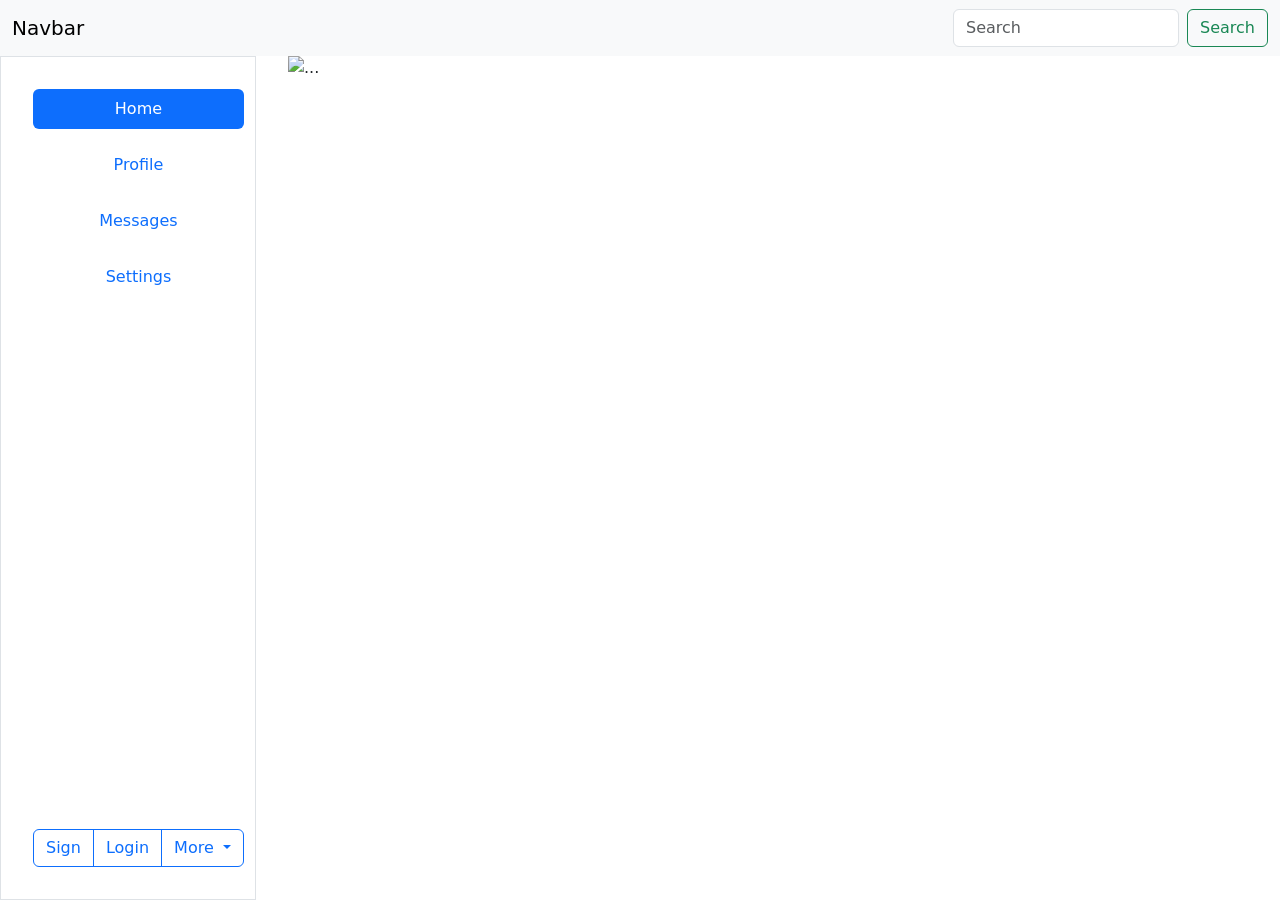
==== index.html @ f73b884f "first commit" ====
<!DOCTYPE html>
<html lang="en">
	<head>
		<meta charset="UTF-8" />
		<!-- <link rel="icon" type="image/svg+xml" href="/vite.svg" /> -->
		<meta name="viewport" content="width=device-width, initial-scale=1.0" />
		<title>Art Gallery</title>
		<link
			href="https://cdn.jsdelivr.net/npm/bootstrap@5.3.3/dist/css/bootstrap.min.css"
			rel="stylesheet"
			integrity="sha384-QWTKZyjpPEjISv5WaRU9OFeRpok6YctnYmDr5pNlyT2bRjXh0JMhjY6hW+ALEwIH"
			crossorigin="anonymous"
		/>
		<link rel="stylesheet" href="src/css/style.css" />
	</head>
	<body>
		<nav class="navbar bg-body-tertiary">
			<div class="container-fluid">
				<a class="navbar-brand">Navbar</a>
				<form class="d-flex" role="search">
					<input
						class="form-control me-2"
						type="search"
						placeholder="Search"
						aria-label="Search"
					/>
					<button class="btn btn-outline-success" type="submit">Search</button>
				</form>
			</div>
		</nav>

		<main class="d-flex h-100">
			<div
				class="nav flex-column nav-pills me-3 border"
				id="v-pills-tab"
				role="tablist"
				aria-orientation="vertical"
			>
				<button
					class="nav-link active"
					id="v-pills-home-tab"
					data-bs-toggle="pill"
					data-bs-target="#v-pills-home"
					type="button"
					role="tab"
					aria-controls="v-pills-home"
					aria-selected="true"
				>
					Home
				</button>
				<button
					class="nav-link"
					id="v-pills-profile-tab"
					data-bs-toggle="pill"
					data-bs-target="#v-pills-profile"
					type="button"
					role="tab"
					aria-controls="v-pills-profile"
					aria-selected="false"
				>
					Profile
				</button>
				<button
					class="nav-link"
					id="v-pills-messages-tab"
					data-bs-toggle="pill"
					data-bs-target="#v-pills-messages"
					type="button"
					role="tab"
					aria-controls="v-pills-messages"
					aria-selected="false"
				>
					Messages
				</button>
				<button
					class="nav-link"
					id="v-pills-settings-tab"
					data-bs-toggle="pill"
					data-bs-target="#v-pills-settings"
					type="button"
					role="tab"
					aria-controls="v-pills-settings"
					aria-selected="false"
				>
					Settings
				</button>
				<div class="button-wrapper flex-grow-1"></div>
				<div
					class="btn-group"
					role="group"
					aria-label="Button group with nested dropdown"
				>
					<button type="button" class="btn btn-outline-primary">Sign</button>
					<button type="button" class="btn btn-outline-primary">Login</button>

					<div class="btn-group" role="group">
						<button
							type="button"
							class="btn btn-outline-primary dropdown-toggle"
							data-bs-toggle="dropdown"
							aria-expanded="false"
						>
							More
						</button>
						<ul class="dropdown-menu">
							<li>
								<a class="dropdown-item" href="#">Sign in with Google</a>
							</li>
							<li><a class="dropdown-item" href="#">Sign in with Google</a></li>
						</ul>
					</div>
				</div>
			</div>
			<div class="tab-content" id="v-pills-tabContent">
				<div
					class="tab-pane fade show active"
					id="v-pills-home"
					role="tabpanel"
					aria-labelledby="v-pills-home-tab"
					tabindex="0"
				>
					<!-- Carousel Home -->
					<div id="HomeCarousel" class="carousel slide">
						<div class="carousel-indicators">
							<button
								type="button"
								data-bs-target="#HomeCarousel"
								data-bs-slide-to="0"
								class="active"
								aria-current="true"
								aria-label="Slide 1"
							></button>
							<button
								type="button"
								data-bs-target="#HomeCarousel"
								data-bs-slide-to="1"
								aria-label="Slide 2"
							></button>
							<button
								type="button"
								data-bs-target="#HomeCarousel"
								data-bs-slide-to="2"
								aria-label="Slide 3"
							></button>
						</div>
						<div class="carousel-inner">
							<div class="carousel-item active">
								<img src="/c01.jpg" class="d-block w-100" alt="..." />
								<div class="carousel-caption d-none d-md-block">
									<h5>First slide label</h5>
									<p>
										Some representative placeholder content for the first slide.
									</p>
								</div>
							</div>
							<div class="carousel-item">
								<img src="/c02.jpg" class="d-block w-100" alt="..." />
								<div class="carousel-caption d-none d-md-block">
									<h5>Second slide label</h5>
									<p>
										Some representative placeholder content for the second
										slide.
									</p>
								</div>
							</div>
							<div class="carousel-item">
								<img src="/c03.jpg" class="d-block w-100" alt="..." />
								<div class="carousel-caption d-none d-md-block">
									<h5>Third slide label</h5>
									<p>
										Some representative placeholder content for the third slide.
									</p>
								</div>
							</div>
						</div>
						<button
							class="carousel-control-prev"
							type="button"
							data-bs-target="#HomeCarousel"
							data-bs-slide="prev"
						>
							<span
								class="carousel-control-prev-icon"
								aria-hidden="true"
							></span>
							<span class="visually-hidden">Previous</span>
						</button>
						<button
							class="carousel-control-next"
							type="button"
							data-bs-target="#HomeCarousel"
							data-bs-slide="next"
						>
							<span
								class="carousel-control-next-icon"
								aria-hidden="true"
							></span>
							<span class="visually-hidden">Next</span>
						</button>
					</div>
				</div>
				<div
					class="tab-pane fade"
					id="v-pills-profile"
					role="tabpanel"
					aria-labelledby="v-pills-profile-tab"
					tabindex="0"
				>
					profile
				</div>
				<div
					class="tab-pane fade"
					id="v-pills-messages"
					role="tabpanel"
					aria-labelledby="v-pills-messages-tab"
					tabindex="0"
				>
					message 2
				</div>
				<div
					class="tab-pane fade"
					id="v-pills-settings"
					role="tabpanel"
					aria-labelledby="v-pills-settings-tab"
					tabindex="0"
				>
					settings
				</div>
			</div>
		</main>

		<script
			src="https://cdn.jsdelivr.net/npm/bootstrap@5.3.3/dist/js/bootstrap.bundle.min.js"
			integrity="sha384-YvpcrYf0tY3lHB60NNkmXc5s9fDVZLESaAA55NDzOxhy9GkcIdslK1eN7N6jIeHz"
			crossorigin="anonymous"
		></script>
	</body>
</html>
---- src/css/style.css ----
body {
  min-height: 100vh;
  min-height: 100dvh;
  display: flex;
  flex-direction: column;
}
body main {
  flex-grow: 1;
  flex-shrink: 0;
  flex-basis: 100%;
  gap: 1rem;
  height: auto;
  display: flex;
}
body main > div {
  min-height: 100%;
}
body main > div:nth-child(1) {
  width: 20%;
  flex-grow: 0;
  flex-shrink: 1;
  padding: 2rem;
  gap: 1rem;
}
body main > div:nth-child(2) {
  flex-grow: 0;
  flex-shrink: 1;
  width: 100%;
}
body main .tab-content .tab-pane {
  overflow-y: scroll;
}
body main #HomeCarousel {
  max-height: 400px;
}
body main #HomeCarousel .carousel-inner {
  max-height: 400px;
}
body main #HomeCarousel .carousel-inner img {
  max-height: 400px;
  object-fit: cover;
}

/*# sourceMappingURL=style.css.map */
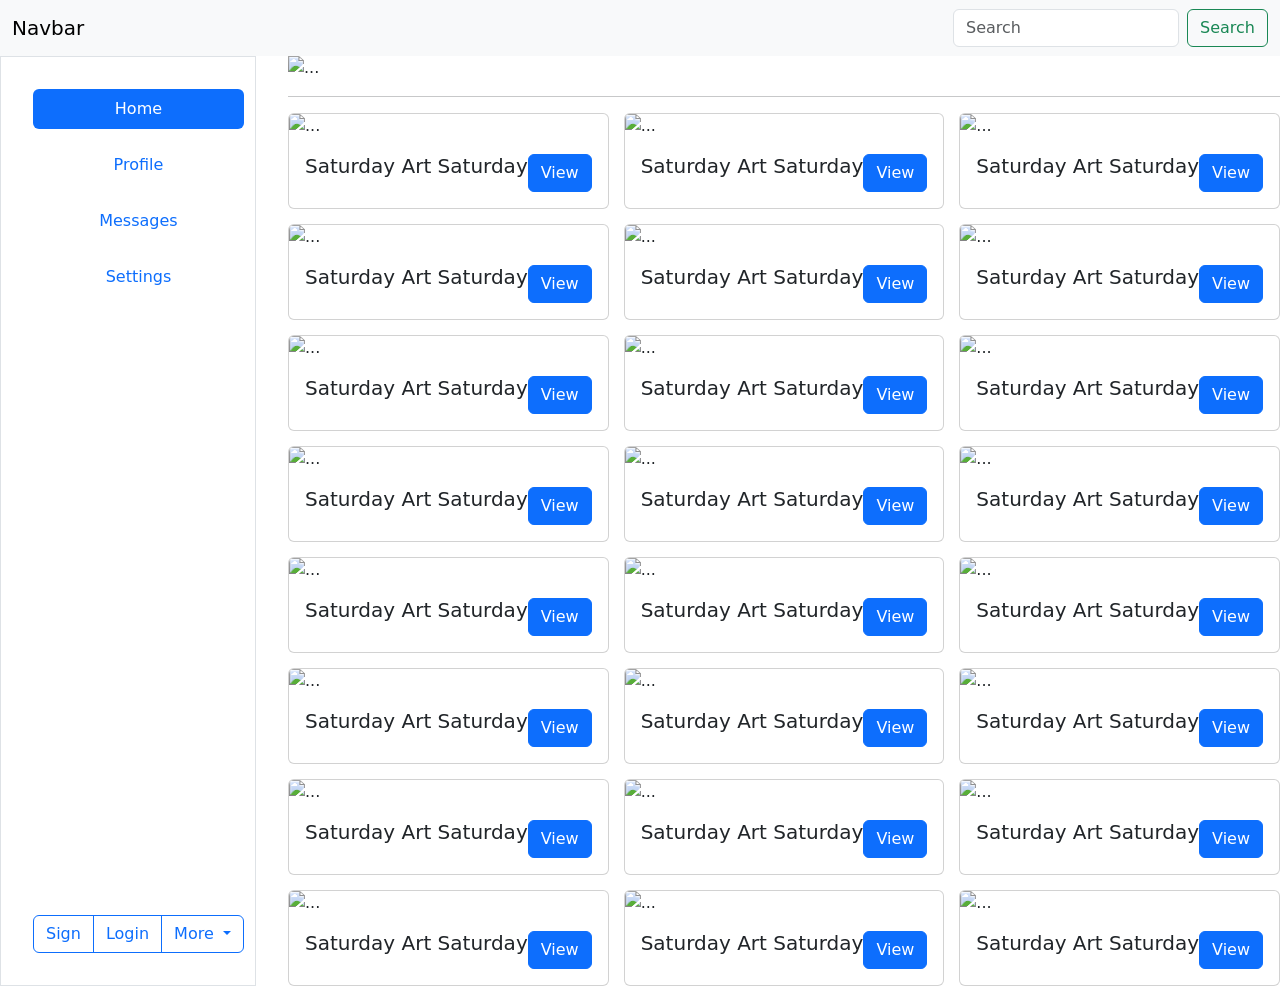
==== commit 35b2bf28: "masonry card added" ====
--- a/index.html
+++ b/index.html
@@ -12,6 +12,7 @@
 			crossorigin="anonymous"
 		/>
 		<link rel="stylesheet" href="src/css/style.css" />
+		<link rel="stylesheet" href="src/css/masonry.css" />
 	</head>
 	<body>
 		<nav class="navbar bg-body-tertiary">
@@ -198,6 +199,333 @@
 							<span class="visually-hidden">Next</span>
 						</button>
 					</div>
+					<hr />
+					<div class="card-parent-wrapper">
+						<section class="card-wrapper">
+							<article class="card" style="width: 18rem">
+								<img
+									src="/card_images/portrait_image01.jpg"
+									class="card-img-top"
+									alt="..."
+								/>
+								<div
+									class="card-body d-flex align-items-start justify-content-between"
+								>
+									<h5 class="card-title flex-grow-1">Saturday Art Saturday</h5>
+									<a href="#" class="btn btn-primary stretched-link">View</a>
+								</div>
+							</article>
+							<article class="card" style="width: 18rem">
+								<img
+									src="/card_images/portrait_image01.jpg"
+									class="card-img-top"
+									alt="..."
+								/>
+								<div
+									class="card-body d-flex align-items-start justify-content-between"
+								>
+									<h5 class="card-title flex-grow-1">Saturday Art Saturday</h5>
+									<a href="#" class="btn btn-primary stretched-link">View</a>
+								</div>
+							</article>
+							<article class="card" style="width: 18rem">
+								<img
+									src="/card_images/portrait_image01.jpg"
+									class="card-img-top"
+									alt="..."
+								/>
+								<div
+									class="card-body d-flex align-items-start justify-content-between"
+								>
+									<h5 class="card-title flex-grow-1">Saturday Art Saturday</h5>
+									<a href="#" class="btn btn-primary stretched-link">View</a>
+								</div>
+							</article>
+							<article class="card" style="width: 18rem">
+								<img
+									src="/card_images/portrait_image01.jpg"
+									class="card-img-top"
+									alt="..."
+								/>
+								<div
+									class="card-body d-flex align-items-start justify-content-between"
+								>
+									<h5 class="card-title flex-grow-1">Saturday Art Saturday</h5>
+									<a href="#" class="btn btn-primary stretched-link">View</a>
+								</div>
+							</article>
+						</section>
+						<section class="card-wrapper">
+							<article class="card" style="width: 18rem">
+								<img
+									src="/card_images/portrait_image01.jpg"
+									class="card-img-top"
+									alt="..."
+								/>
+								<div
+									class="card-body d-flex align-items-start justify-content-between"
+								>
+									<h5 class="card-title flex-grow-1">Saturday Art Saturday</h5>
+									<a href="#" class="btn btn-primary stretched-link">View</a>
+								</div>
+							</article>
+							<article class="card" style="width: 18rem">
+								<img
+									src="/card_images/portrait_image01.jpg"
+									class="card-img-top"
+									alt="..."
+								/>
+								<div
+									class="card-body d-flex align-items-start justify-content-between"
+								>
+									<h5 class="card-title flex-grow-1">Saturday Art Saturday</h5>
+									<a href="#" class="btn btn-primary stretched-link">View</a>
+								</div>
+							</article>
+							<article class="card" style="width: 18rem">
+								<img
+									src="/card_images/portrait_image01.jpg"
+									class="card-img-top"
+									alt="..."
+								/>
+								<div
+									class="card-body d-flex align-items-start justify-content-between"
+								>
+									<h5 class="card-title flex-grow-1">Saturday Art Saturday</h5>
+									<a href="#" class="btn btn-primary stretched-link">View</a>
+								</div>
+							</article>
+							<article class="card" style="width: 18rem">
+								<img
+									src="/card_images/portrait_image01.jpg"
+									class="card-img-top"
+									alt="..."
+								/>
+								<div
+									class="card-body d-flex align-items-start justify-content-between"
+								>
+									<h5 class="card-title flex-grow-1">Saturday Art Saturday</h5>
+									<a href="#" class="btn btn-primary stretched-link">View</a>
+								</div>
+							</article>
+						</section>
+						<section class="card-wrapper">
+							<article class="card" style="width: 18rem">
+								<img
+									src="/card_images/portrait_image01.jpg"
+									class="card-img-top"
+									alt="..."
+								/>
+								<div
+									class="card-body d-flex align-items-start justify-content-between"
+								>
+									<h5 class="card-title flex-grow-1">Saturday Art Saturday</h5>
+									<a href="#" class="btn btn-primary stretched-link">View</a>
+								</div>
+							</article>
+							<article class="card" style="width: 18rem">
+								<img
+									src="/card_images/portrait_image01.jpg"
+									class="card-img-top"
+									alt="..."
+								/>
+								<div
+									class="card-body d-flex align-items-start justify-content-between"
+								>
+									<h5 class="card-title flex-grow-1">Saturday Art Saturday</h5>
+									<a href="#" class="btn btn-primary stretched-link">View</a>
+								</div>
+							</article>
+							<article class="card" style="width: 18rem">
+								<img
+									src="/card_images/portrait_image01.jpg"
+									class="card-img-top"
+									alt="..."
+								/>
+								<div
+									class="card-body d-flex align-items-start justify-content-between"
+								>
+									<h5 class="card-title flex-grow-1">Saturday Art Saturday</h5>
+									<a href="#" class="btn btn-primary stretched-link">View</a>
+								</div>
+							</article>
+							<article class="card" style="width: 18rem">
+								<img
+									src="/card_images/portrait_image01.jpg"
+									class="card-img-top"
+									alt="..."
+								/>
+								<div
+									class="card-body d-flex align-items-start justify-content-between"
+								>
+									<h5 class="card-title flex-grow-1">Saturday Art Saturday</h5>
+									<a href="#" class="btn btn-primary stretched-link">View</a>
+								</div>
+							</article>
+						</section>
+						<section class="card-wrapper">
+							<article class="card" style="width: 18rem">
+								<img
+									src="/card_images/portrait_image01.jpg"
+									class="card-img-top"
+									alt="..."
+								/>
+								<div
+									class="card-body d-flex align-items-start justify-content-between"
+								>
+									<h5 class="card-title flex-grow-1">Saturday Art Saturday</h5>
+									<a href="#" class="btn btn-primary stretched-link">View</a>
+								</div>
+							</article>
+							<article class="card" style="width: 18rem">
+								<img
+									src="/card_images/portrait_image01.jpg"
+									class="card-img-top"
+									alt="..."
+								/>
+								<div
+									class="card-body d-flex align-items-start justify-content-between"
+								>
+									<h5 class="card-title flex-grow-1">Saturday Art Saturday</h5>
+									<a href="#" class="btn btn-primary stretched-link">View</a>
+								</div>
+							</article>
+							<article class="card" style="width: 18rem">
+								<img
+									src="/card_images/portrait_image01.jpg"
+									class="card-img-top"
+									alt="..."
+								/>
+								<div
+									class="card-body d-flex align-items-start justify-content-between"
+								>
+									<h5 class="card-title flex-grow-1">Saturday Art Saturday</h5>
+									<a href="#" class="btn btn-primary stretched-link">View</a>
+								</div>
+							</article>
+							<article class="card" style="width: 18rem">
+								<img
+									src="/card_images/portrait_image01.jpg"
+									class="card-img-top"
+									alt="..."
+								/>
+								<div
+									class="card-body d-flex align-items-start justify-content-between"
+								>
+									<h5 class="card-title flex-grow-1">Saturday Art Saturday</h5>
+									<a href="#" class="btn btn-primary stretched-link">View</a>
+								</div>
+							</article>
+						</section>
+						<section class="card-wrapper">
+							<article class="card" style="width: 18rem">
+								<img
+									src="/card_images/portrait_image01.jpg"
+									class="card-img-top"
+									alt="..."
+								/>
+								<div
+									class="card-body d-flex align-items-start justify-content-between"
+								>
+									<h5 class="card-title flex-grow-1">Saturday Art Saturday</h5>
+									<a href="#" class="btn btn-primary stretched-link">View</a>
+								</div>
+							</article>
+							<article class="card" style="width: 18rem">
+								<img
+									src="/card_images/portrait_image01.jpg"
+									class="card-img-top"
+									alt="..."
+								/>
+								<div
+									class="card-body d-flex align-items-start justify-content-between"
+								>
+									<h5 class="card-title flex-grow-1">Saturday Art Saturday</h5>
+									<a href="#" class="btn btn-primary stretched-link">View</a>
+								</div>
+							</article>
+							<article class="card" style="width: 18rem">
+								<img
+									src="/card_images/portrait_image01.jpg"
+									class="card-img-top"
+									alt="..."
+								/>
+								<div
+									class="card-body d-flex align-items-start justify-content-between"
+								>
+									<h5 class="card-title flex-grow-1">Saturday Art Saturday</h5>
+									<a href="#" class="btn btn-primary stretched-link">View</a>
+								</div>
+							</article>
+							<article class="card" style="width: 18rem">
+								<img
+									src="/card_images/portrait_image01.jpg"
+									class="card-img-top"
+									alt="..."
+								/>
+								<div
+									class="card-body d-flex align-items-start justify-content-between"
+								>
+									<h5 class="card-title flex-grow-1">Saturday Art Saturday</h5>
+									<a href="#" class="btn btn-primary stretched-link">View</a>
+								</div>
+							</article>
+						</section>
+						<section class="card-wrapper">
+							<article class="card" style="width: 18rem">
+								<img
+									src="/card_images/portrait_image01.jpg"
+									class="card-img-top"
+									alt="..."
+								/>
+								<div
+									class="card-body d-flex align-items-start justify-content-between"
+								>
+									<h5 class="card-title flex-grow-1">Saturday Art Saturday</h5>
+									<a href="#" class="btn btn-primary stretched-link">View</a>
+								</div>
+							</article>
+							<article class="card" style="width: 18rem">
+								<img
+									src="/card_images/portrait_image01.jpg"
+									class="card-img-top"
+									alt="..."
+								/>
+								<div
+									class="card-body d-flex align-items-start justify-content-between"
+								>
+									<h5 class="card-title flex-grow-1">Saturday Art Saturday</h5>
+									<a href="#" class="btn btn-primary stretched-link">View</a>
+								</div>
+							</article>
+							<article class="card" style="width: 18rem">
+								<img
+									src="/card_images/portrait_image01.jpg"
+									class="card-img-top"
+									alt="..."
+								/>
+								<div
+									class="card-body d-flex align-items-start justify-content-between"
+								>
+									<h5 class="card-title flex-grow-1">Saturday Art Saturday</h5>
+									<a href="#" class="btn btn-primary stretched-link">View</a>
+								</div>
+							</article>
+							<article class="card" style="width: 18rem">
+								<img
+									src="/card_images/portrait_image01.jpg"
+									class="card-img-top"
+									alt="..."
+								/>
+								<div
+									class="card-body d-flex align-items-start justify-content-between"
+								>
+									<h5 class="card-title flex-grow-1">Saturday Art Saturday</h5>
+									<a href="#" class="btn btn-primary stretched-link">View</a>
+								</div>
+							</article>
+						</section>
+					</div>
 				</div>
 				<div
 					class="tab-pane fade"
--- a/src/css/masonry.css
+++ b/src/css/masonry.css
@@ -0,0 +1,24 @@
+.card-parent-wrapper {
+  display: flex;
+  align-items: center;
+  justify-content: stretch;
+  width: 100%;
+  flex-wrap: wrap;
+  gap: 15px;
+}
+.card-parent-wrapper .card-wrapper {
+  display: flex;
+  align-items: center;
+  justify-content: center;
+  flex-direction: column;
+  gap: 15px;
+  width: fit-content;
+  flex-grow: 1;
+  flex-shrink: 0;
+}
+.card-parent-wrapper .card-wrapper > article {
+  flex-grow: 1;
+  min-width: 100%;
+}
+
+/*# sourceMappingURL=masonry.css.map */
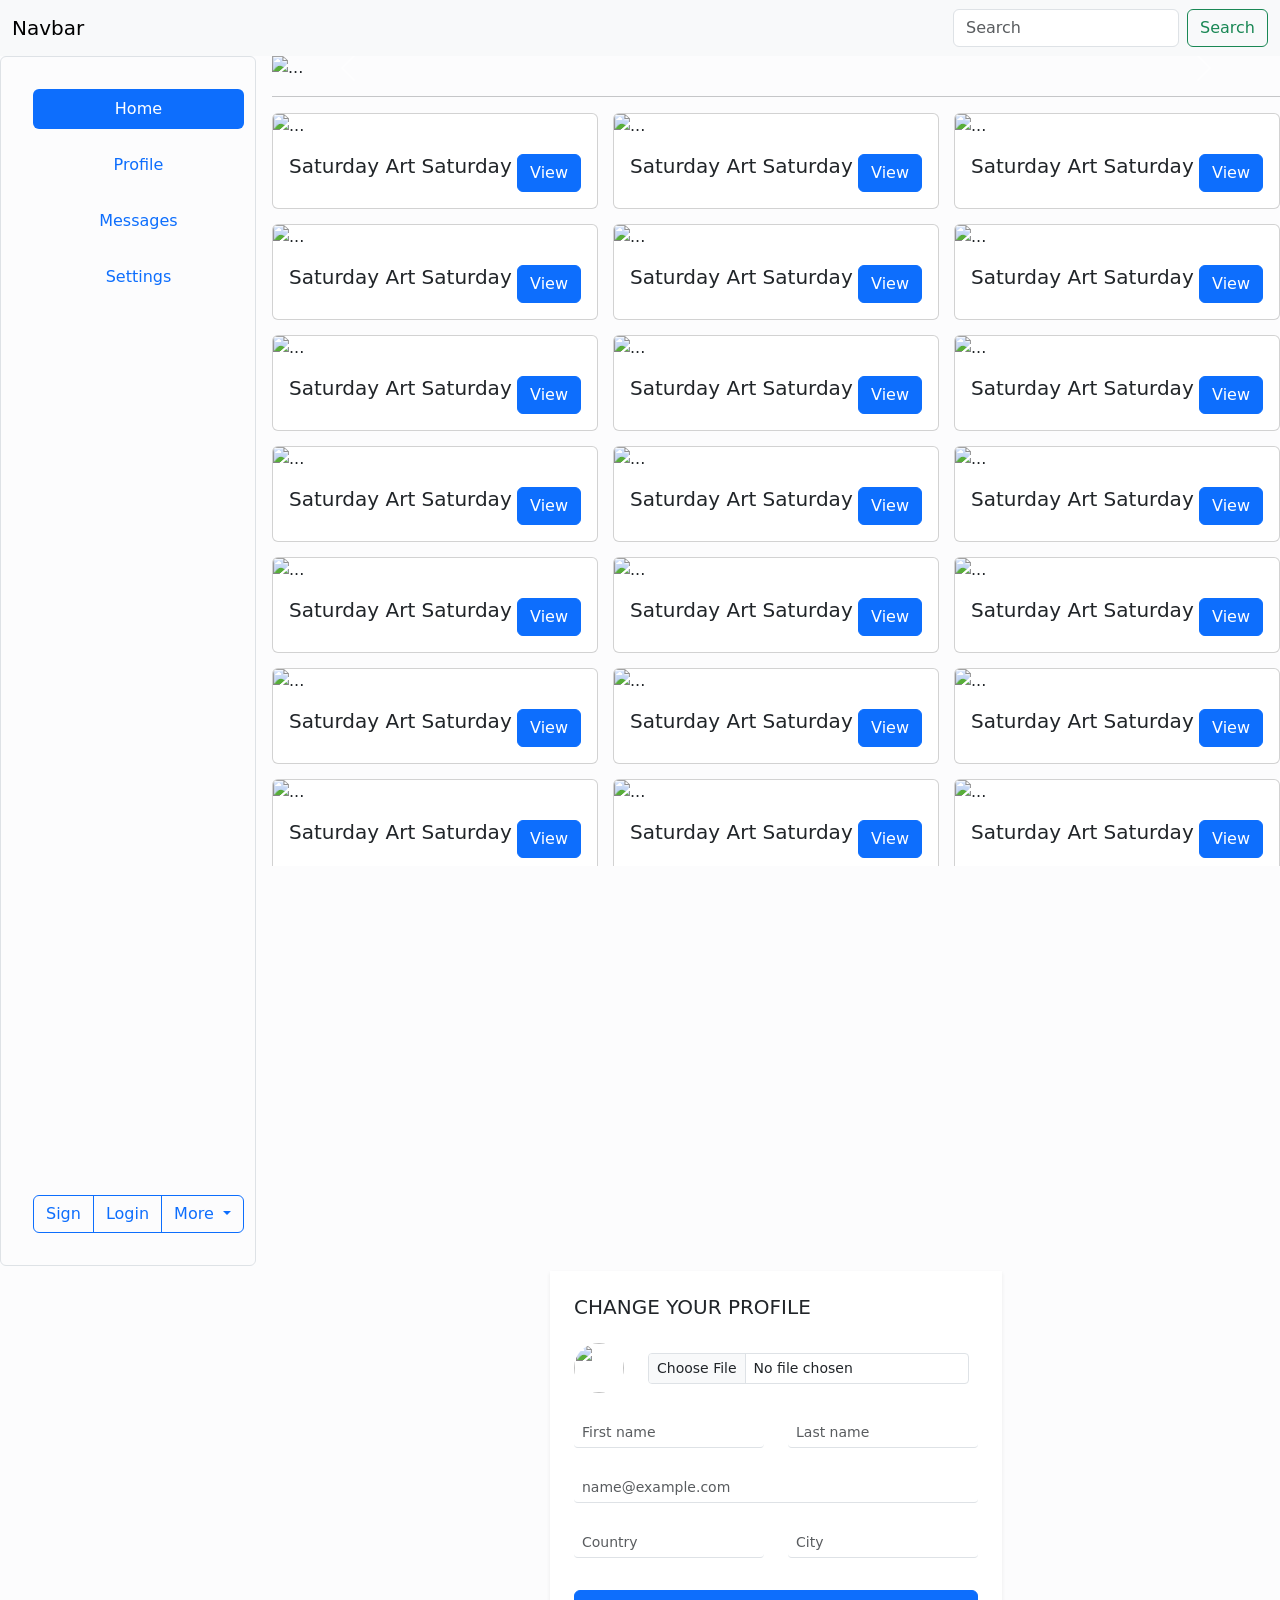
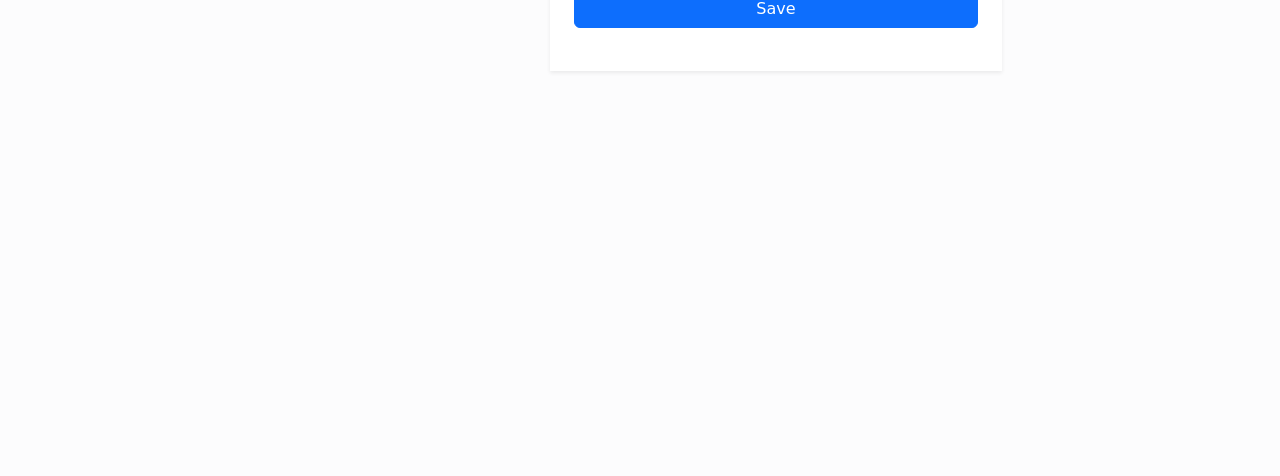
==== commit 5b371103: "Profile Section added" ====
--- a/index.html
+++ b/index.html
@@ -13,11 +13,13 @@
 		/>
 		<link rel="stylesheet" href="src/css/style.css" />
 		<link rel="stylesheet" href="src/css/masonry.css" />
+		<link rel="stylesheet" href="src/css/profile.css" />
 	</head>
-	<body>
+	<body class="bg-light-subtle">
 		<nav class="navbar bg-body-tertiary">
 			<div class="container-fluid">
 				<a class="navbar-brand">Navbar</a>
+
 				<form class="d-flex" role="search">
 					<input
 						class="form-control me-2"
@@ -32,7 +34,7 @@
 
 		<main class="d-flex h-100">
 			<div
-				class="nav flex-column nav-pills me-3 border"
+				class="nav flex-column nav-pills border rounded"
 				id="v-pills-tab"
 				role="tablist"
 				aria-orientation="vertical"
@@ -528,13 +530,85 @@
 					</div>
 				</div>
 				<div
-					class="tab-pane fade"
-					id="v-pills-profile"
-					role="tabpanel"
-					aria-labelledby="v-pills-profile-tab"
-					tabindex="0"
-				>
-					profile
+					class="tab-content d-flex align-items-center justify-content-center h-100"
+					id="v-pills-tabContent"
+				>
+					<div
+						class="profile-wrapper d-flex align-items-center justify-content-center h-100"
+					>
+						<div class="profile-card d-flex bg-white shadow-sm">
+							<img src="/artist.jpg" alt="" />
+							<form
+								action="#"
+								class="profile-text-content p-4 d-flex flex-column gap-2"
+							>
+								<span class="h5 mb-3">CHANGE YOUR PROFILE</span>
+								<div
+									class="profile-line-card d-flex align-items-center gap-4 mb-3"
+								>
+									<img src="/artist_icon.jpg" alt="" class="rounded-circle" />
+									<div>
+										<div class="input-group">
+											<input
+												type="file"
+												class="form-control form-control-sm"
+												id="inputGroupFile04"
+												aria-describedby="inputGroupFileAddon04"
+												aria-label="Upload"
+											/>
+										</div>
+									</div>
+								</div>
+								<div class="row mb-3">
+									<div class="col">
+										<input
+											type="text"
+											class="form-control form-control-sm border-0 border-bottom"
+											placeholder="First name"
+											aria-label="First name"
+										/>
+									</div>
+									<div class="col">
+										<input
+											type="text"
+											class="form-control form-control-sm border-0 border-bottom"
+											placeholder="Last name"
+											aria-label="Last name"
+										/>
+									</div>
+								</div>
+								<div class="mb-3">
+									<input
+										type="email"
+										class="form-control form-control-sm border-0 border-bottom"
+										id="exampleFormControlInput1"
+										placeholder="name@example.com"
+									/>
+								</div>
+								<div class="row">
+									<div class="col">
+										<input
+											type="text"
+											class="form-control form-control-sm border-0 border-bottom"
+											placeholder="Country"
+											aria-label="Country"
+										/>
+									</div>
+									<div class="col">
+										<input
+											type="text"
+											class="form-control form-control-sm border-0 border-bottom"
+											placeholder="City"
+											aria-label="City"
+										/>
+									</div>
+								</div>
+								<button type="button" class="btn btn-primary mt-4 ml-auto">
+									Save
+								</button>
+							</form>
+						</div>
+					</div>
 				</div>
 				<div
 					class="tab-pane fade"
--- a/src/css/style.css
+++ b/src/css/style.css
@@ -1,3 +1,16 @@
+::-webkit-scrollbar {
+  width: 5px;
+}
+
+::-webkit-scrollbar-thumb {
+  background-color: #333;
+  border-radius: 10px;
+}
+
+nav {
+  max-height: 10vh;
+}
+
 body {
   min-height: 100vh;
   min-height: 100dvh;
@@ -28,6 +41,7 @@
   width: 100%;
 }
 body main .tab-content .tab-pane {
+  max-height: 90vh;
   overflow-y: scroll;
 }
 body main #HomeCarousel {
--- a/src/css/masonry.css
+++ b/src/css/masonry.css
@@ -5,6 +5,7 @@
   width: 100%;
   flex-wrap: wrap;
   gap: 15px;
+  overflow-y: scroll;
 }
 .card-parent-wrapper .card-wrapper {
   display: flex;
--- a/src/css/profile.css
+++ b/src/css/profile.css
@@ -0,0 +1,11 @@
+.profile-wrapper img {
+  max-width: 300px;
+  height: 400px;
+  object-fit: cover;
+}
+.profile-line-card img {
+  width: 50px;
+  height: 50px;
+}
+
+/*# sourceMappingURL=profile.css.map */
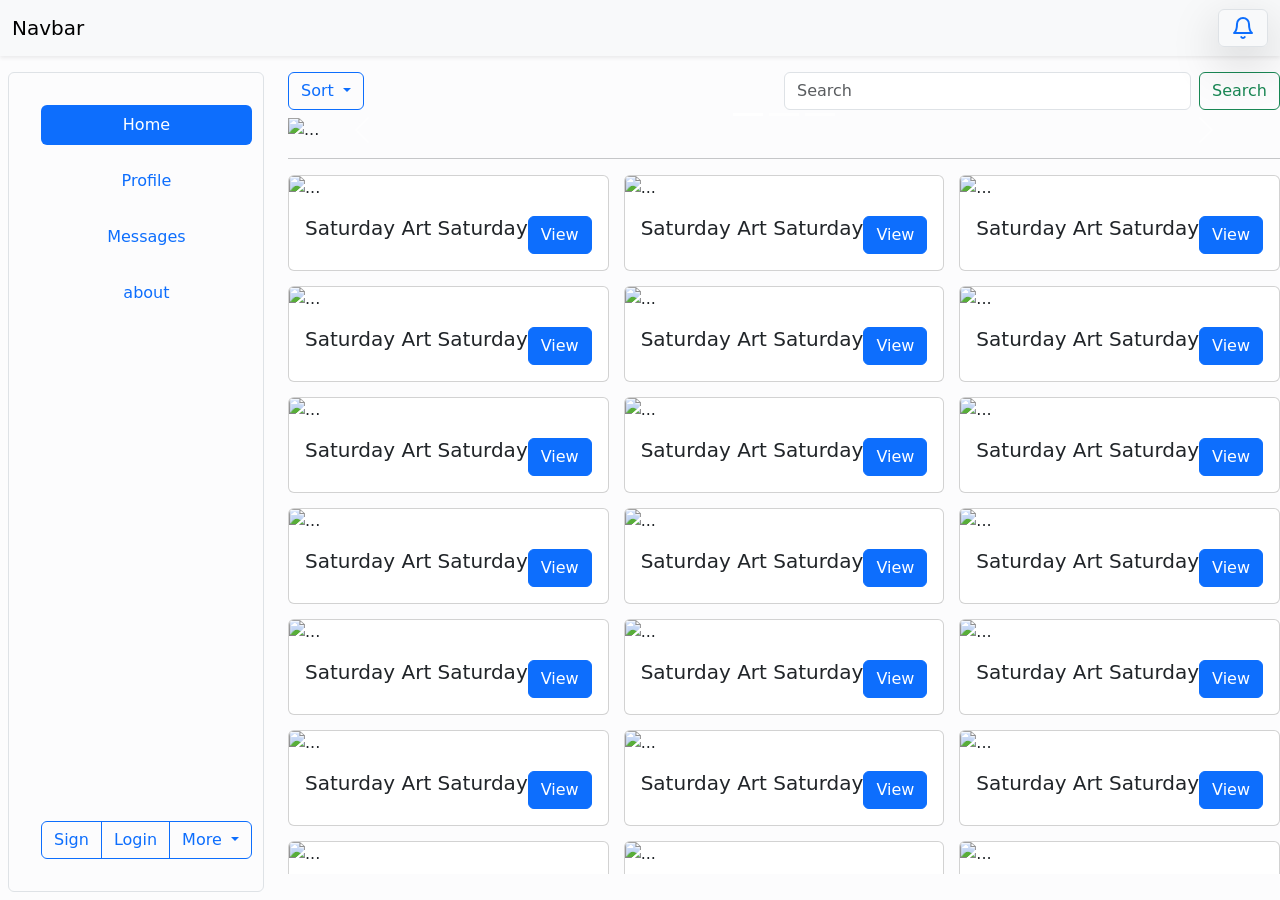
==== commit 142e6adb: "notification content added" ====
--- a/index.html
+++ b/index.html
@@ -16,25 +16,86 @@
 		<link rel="stylesheet" href="src/css/profile.css" />
 	</head>
 	<body class="bg-light-subtle">
-		<nav class="navbar bg-body-tertiary">
+		<nav class="navbar bg-body-tertiary shadow-sm mb-2">
 			<div class="container-fluid">
 				<a class="navbar-brand">Navbar</a>
-
-				<form class="d-flex" role="search">
-					<input
-						class="form-control me-2"
-						type="search"
-						placeholder="Search"
-						aria-label="Search"
-					/>
-					<button class="btn btn-outline-success" type="submit">Search</button>
-				</form>
+				<button
+					class="btn btn-outline-primary border shadow-lg"
+					type="button"
+					data-bs-toggle="offcanvas"
+					data-bs-target="#offcanvasRight"
+					aria-controls="offcanvasRight"
+				>
+					<svg
+						xmlns="http://www.w3.org/2000/svg"
+						width="24"
+						height="24"
+						viewBox="0 0 24 24"
+						fill="none"
+						stroke="currentColor"
+						stroke-width="2"
+						stroke-linecap="round"
+						stroke-linejoin="round"
+						stroke="#fff"
+					>
+						<path d="M18 8A6 6 0 0 0 6 8c0 7-3 9-3 9h18s-3-2-3-9" />
+						<path d="M13.73 21a2 2 0 0 1-3.46 0" />
+					</svg>
+				</button>
 			</div>
 		</nav>
 
+		<!-- Notification Canvas -->
+		<div
+			class="offcanvas offcanvas-end"
+			tabindex="-1"
+			id="offcanvasRight"
+			aria-labelledby="offcanvasRightLabel"
+		>
+			<div class="offcanvas-header">
+				<h5 class="offcanvas-title" id="offcanvasRightLabel">Notification</h5>
+				<button
+					type="button"
+					class="btn-close"
+					data-bs-dismiss="offcanvas"
+					aria-label="Close"
+				></button>
+			</div>
+			<div class="offcanvas-body">
+				<ul class="w-100">
+					<a
+						href="#"
+						class="list-group-item list-group-item-action border p-4 mt-2"
+					>
+						<div class="d-flex w-100 justify-content-between">
+							<h5 class="mb-1">List group item heading</h5>
+							<small class="text-body-secondary">3 days ago</small>
+						</div>
+						<p class="mb-1">Some placeholder content in a paragraph.</p>
+						<small class="text-body-secondary"
+							>And some muted small print.</small
+						>
+					</a>
+					<a
+						href="#"
+						class="list-group-item list-group-item-action border p-4 mt-2"
+					>
+						<div class="d-flex w-100 justify-content-between">
+							<h5 class="mb-1">List group item heading</h5>
+							<small class="text-body-secondary">3 days ago</small>
+						</div>
+						<p class="mb-1">Some placeholder content in a paragraph.</p>
+						<small class="text-body-secondary"
+							>And some muted small print.</small
+						>
+					</a>
+				</ul>
+			</div>
+		</div>
+
 		<main class="d-flex h-100">
 			<div
-				class="nav flex-column nav-pills border rounded"
+				class="nav flex-column nav-pills border rounded m-2"
 				id="v-pills-tab"
 				role="tablist"
 				aria-orientation="vertical"
@@ -79,13 +140,13 @@
 					class="nav-link"
 					id="v-pills-settings-tab"
 					data-bs-toggle="pill"
-					data-bs-target="#v-pills-settings"
+					data-bs-target="#v-pills-about"
 					type="button"
 					role="tab"
-					aria-controls="v-pills-settings"
+					aria-controls="v-pills-about"
 					aria-selected="false"
 				>
-					Settings
+					about
 				</button>
 				<div class="button-wrapper flex-grow-1"></div>
 				<div
@@ -122,6 +183,41 @@
 					aria-labelledby="v-pills-home-tab"
 					tabindex="0"
 				>
+					<div
+						class="search-wrapper w-100 my-2 d-flex align-items-center justify-content-between"
+					>
+						<div class="btn-group">
+							<button
+								type="button"
+								class="btn btn-outline-primary dropdown-toggle"
+								data-bs-toggle="dropdown"
+								aria-expanded="false"
+							>
+								Sort
+							</button>
+							<ul class="dropdown-menu">
+								<li><a class="dropdown-item" href="#">Latest</a></li>
+								<li><a class="dropdown-item" href="#">Trending</a></li>
+								<li>
+									<a class="dropdown-item" href="#">4+ Rating</a>
+								</li>
+								<li><hr class="dropdown-divider" /></li>
+								<li><a class="dropdown-item" href="#">Yours</a></li>
+							</ul>
+						</div>
+						<form class="d-flex w-50" role="search">
+							<input
+								class="form-control me-2"
+								type="search"
+								placeholder="Search"
+								aria-label="Search"
+							/>
+							<button class="btn btn-outline-success" type="submit">
+								Search
+							</button>
+						</form>
+					</div>
+
 					<!-- Carousel Home -->
 					<div id="HomeCarousel" class="carousel slide">
 						<div class="carousel-indicators">
@@ -530,8 +626,11 @@
 					</div>
 				</div>
 				<div
-					class="tab-content d-flex align-items-center justify-content-center h-100"
-					id="v-pills-tabContent"
+					class="tab-pane fade h-100"
+					id="v-pills-profile"
+					role="tabpanel"
+					aria-labelledby="v-pills-profile-tab"
+					tabindex="2"
 				>
 					<div
 						class="profile-wrapper d-flex align-items-center justify-content-center h-100"
@@ -610,23 +709,24 @@
 						</div>
 					</div>
 				</div>
+
 				<div
 					class="tab-pane fade"
 					id="v-pills-messages"
 					role="tabpanel"
 					aria-labelledby="v-pills-messages-tab"
-					tabindex="0"
+					tabindex="2"
 				>
 					message 2
 				</div>
 				<div
 					class="tab-pane fade"
-					id="v-pills-settings"
+					id="v-pills-about"
 					role="tabpanel"
-					aria-labelledby="v-pills-settings-tab"
-					tabindex="0"
-				>
-					settings
+					aria-labelledby="v-pills-about-tab"
+					tabindex="3"
+				>
+					about
 				</div>
 			</div>
 		</main>
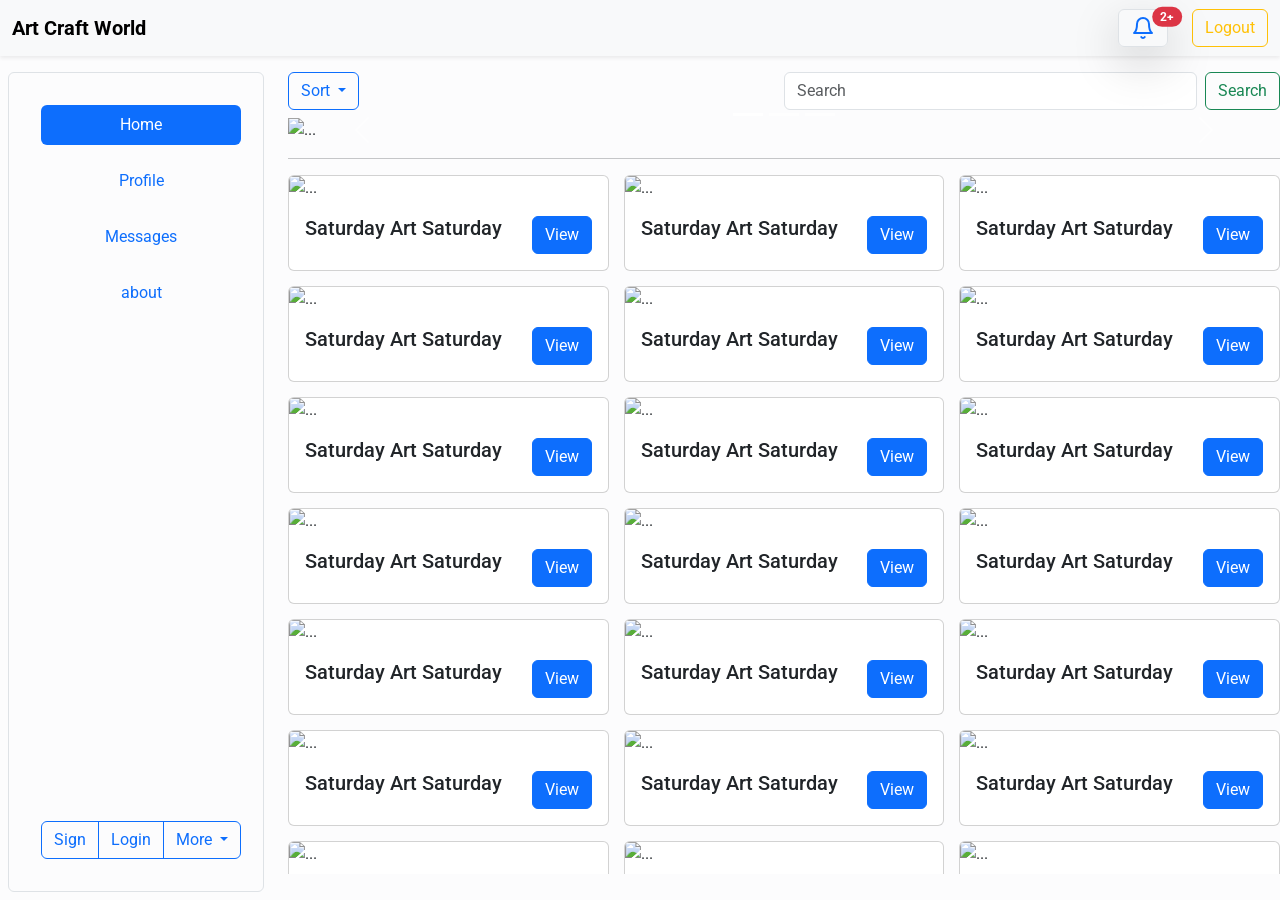
==== commit c81fa32d: "notification icon with badge added" ====
--- a/index.html
+++ b/index.html
@@ -18,30 +18,41 @@
 	<body class="bg-light-subtle">
 		<nav class="navbar bg-body-tertiary shadow-sm mb-2">
 			<div class="container-fluid">
-				<a class="navbar-brand">Navbar</a>
-				<button
-					class="btn btn-outline-primary border shadow-lg"
-					type="button"
-					data-bs-toggle="offcanvas"
-					data-bs-target="#offcanvasRight"
-					aria-controls="offcanvasRight"
-				>
-					<svg
-						xmlns="http://www.w3.org/2000/svg"
-						width="24"
-						height="24"
-						viewBox="0 0 24 24"
-						fill="none"
-						stroke="currentColor"
-						stroke-width="2"
-						stroke-linecap="round"
-						stroke-linejoin="round"
-						stroke="#fff"
+				<a class="navbar-brand" style="font-weight: 500" href="#"
+					><strong>Art Craft World</strong></a
+				>
+				<div class="button-wrapper d-flex gap-4">
+					<button
+						class="btn btn-outline-primary border shadow-lg position-relative mr-4"
+						type="button"
+						data-bs-toggle="offcanvas"
+						data-bs-target="#offcanvasRight"
+						aria-controls="offcanvasRight"
 					>
-						<path d="M18 8A6 6 0 0 0 6 8c0 7-3 9-3 9h18s-3-2-3-9" />
-						<path d="M13.73 21a2 2 0 0 1-3.46 0" />
-					</svg>
-				</button>
+						<svg
+							xmlns="http://www.w3.org/2000/svg"
+							width="24"
+							height="24"
+							viewBox="0 0 24 24"
+							fill="none"
+							stroke="currentColor"
+							stroke-width="2"
+							stroke-linecap="round"
+							stroke-linejoin="round"
+							stroke="#fff"
+						>
+							<path d="M18 8A6 6 0 0 0 6 8c0 7-3 9-3 9h18s-3-2-3-9" />
+							<path d="M13.73 21a2 2 0 0 1-3.46 0" />
+						</svg>
+						<span
+							class="position-absolute top-4 start-100 translate-middle badge rounded-pill bg-danger mt-2"
+						>
+							2+
+							<span class="visually-hidden">2+ unread messages</span>
+						</span>
+					</button>
+					<button type="button" class="btn btn-outline-warning">Logout</button>
+				</div>
 			</div>
 		</nav>
 
--- a/src/css/style.css
+++ b/src/css/style.css
@@ -1,3 +1,4 @@
+@import url("https://fonts.googleapis.com/css2?family=Figtree:ital,wght@0,300..900;1,300..900&family=Poppins:ital,wght@0,100;0,200;0,300;0,400;0,500;0,600;0,700;0,800;0,900;1,100;1,200;1,300;1,400;1,500;1,600;1,700;1,800;1,900&family=Roboto:ital,wght@0,100;0,300;0,400;0,500;0,700;0,900;1,100;1,300;1,400;1,500;1,700;1,900&display=swap");
 ::-webkit-scrollbar {
   width: 5px;
 }
@@ -12,6 +13,7 @@
 }
 
 body {
+  font-family: roboto;
   min-height: 100vh;
   min-height: 100dvh;
   display: flex;
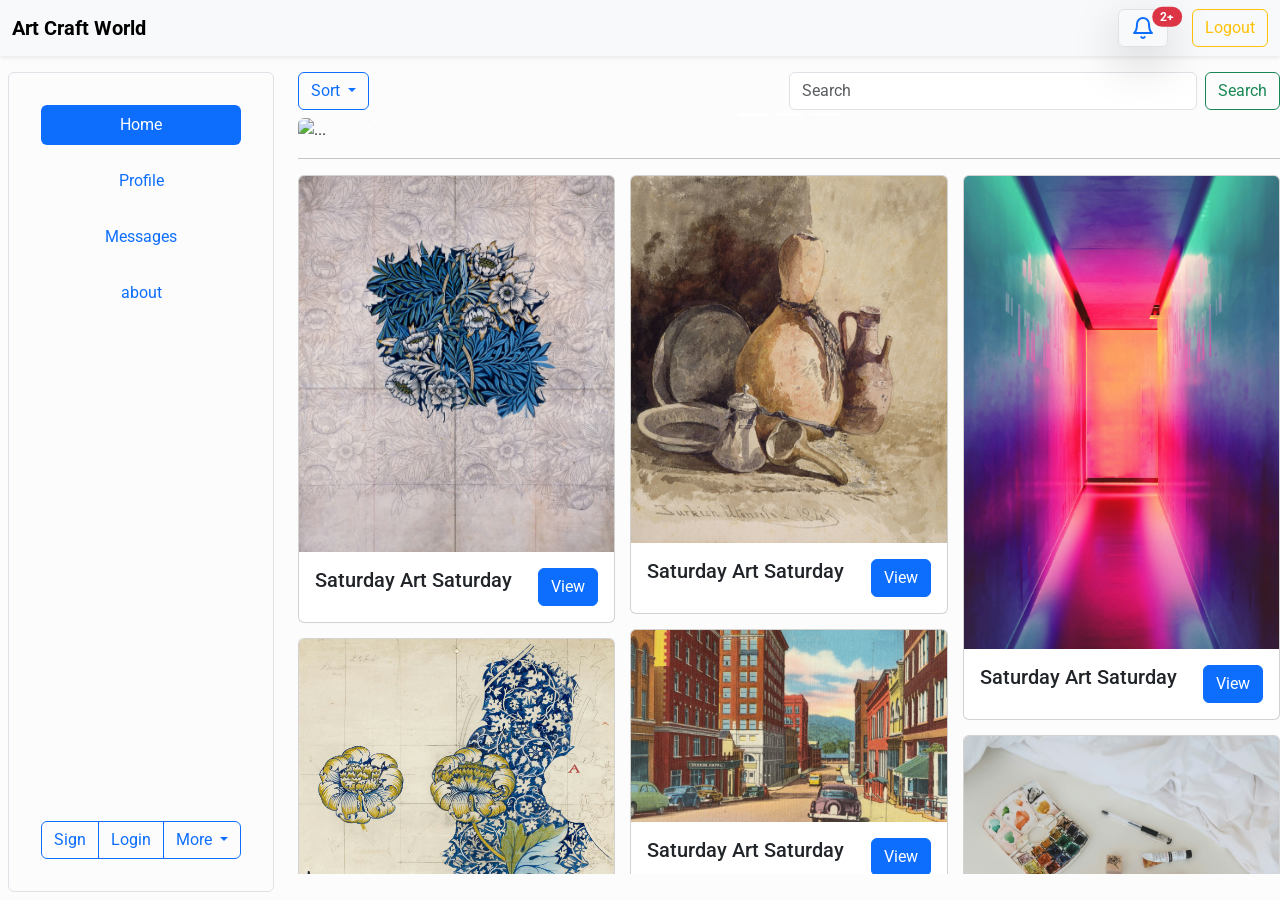
==== commit d1b99482: "Fix: width issue with side bar" ====
--- a/index.html
+++ b/index.html
@@ -14,6 +14,7 @@
 		<link rel="stylesheet" href="src/css/style.css" />
 		<link rel="stylesheet" href="src/css/masonry.css" />
 		<link rel="stylesheet" href="src/css/profile.css" />
+		<link rel="stylesheet" href="src/css/utils.css" />
 	</head>
 	<body class="bg-light-subtle">
 		<nav class="navbar bg-body-tertiary shadow-sm mb-2">
@@ -106,7 +107,7 @@
 
 		<main class="d-flex h-100">
 			<div
-				class="nav flex-column nav-pills border rounded m-2"
+				class="nav flex-column nav-pills border rounded m-2 text-white"
 				id="v-pills-tab"
 				role="tablist"
 				aria-orientation="vertical"
@@ -230,7 +231,7 @@
 					</div>
 
 					<!-- Carousel Home -->
-					<div id="HomeCarousel" class="carousel slide">
+					<div id="HomeCarousel" class="carousel slide rounded">
 						<div class="carousel-indicators">
 							<button
 								type="button"
@@ -253,7 +254,7 @@
 								aria-label="Slide 3"
 							></button>
 						</div>
-						<div class="carousel-inner">
+						<div class="carousel-inner rounded">
 							<div class="carousel-item active">
 								<img src="/c01.jpg" class="d-block w-100" alt="..." />
 								<div class="carousel-caption d-none d-md-block">
@@ -313,46 +314,46 @@
 						<section class="card-wrapper">
 							<article class="card" style="width: 18rem">
 								<img
-									src="/card_images/portrait_image01.jpg"
-									class="card-img-top"
-									alt="..."
-								/>
-								<div
-									class="card-body d-flex align-items-start justify-content-between"
-								>
-									<h5 class="card-title flex-grow-1">Saturday Art Saturday</h5>
-									<a href="#" class="btn btn-primary stretched-link">View</a>
-								</div>
-							</article>
-							<article class="card" style="width: 18rem">
-								<img
-									src="/card_images/portrait_image01.jpg"
-									class="card-img-top"
-									alt="..."
-								/>
-								<div
-									class="card-body d-flex align-items-start justify-content-between"
-								>
-									<h5 class="card-title flex-grow-1">Saturday Art Saturday</h5>
-									<a href="#" class="btn btn-primary stretched-link">View</a>
-								</div>
-							</article>
-							<article class="card" style="width: 18rem">
-								<img
-									src="/card_images/portrait_image01.jpg"
-									class="card-img-top"
-									alt="..."
-								/>
-								<div
-									class="card-body d-flex align-items-start justify-content-between"
-								>
-									<h5 class="card-title flex-grow-1">Saturday Art Saturday</h5>
-									<a href="#" class="btn btn-primary stretched-link">View</a>
-								</div>
-							</article>
-							<article class="card" style="width: 18rem">
-								<img
-									src="/card_images/portrait_image01.jpg"
+									src="public/card_images/portrait_image01.jpg"
+									class="card-img-top"
+									alt="..."
+								/>
+								<div
+									class="card-body d-flex align-items-start justify-content-between"
+								>
+									<h5 class="card-title flex-grow-1">Saturday Art Saturday</h5>
+									<a href="#" class="btn btn-primary stretched-link">View</a>
+								</div>
+							</article>
+							<article class="card" style="width: 18rem">
+								<img
+									src="public/card_images/portrait_image02.jpg"
+									class="card-img-top"
+									alt="..."
+								/>
+								<div
+									class="card-body d-flex align-items-start justify-content-between"
+								>
+									<h5 class="card-title flex-grow-1">Saturday Art Saturday</h5>
+									<a href="#" class="btn btn-primary stretched-link">View</a>
+								</div>
+							</article>
+							<article class="card" style="width: 18rem">
+								<img
+									src="public/card_images/portrait_image03.jpg"
+									class="card-img-top"
+									alt="..."
+								/>
+								<div
+									class="card-body d-flex align-items-start justify-content-between"
+								>
+									<h5 class="card-title flex-grow-1">Saturday Art Saturday</h5>
+									<a href="#" class="btn btn-primary stretched-link">View</a>
+								</div>
+							</article>
+							<article class="card" style="width: 18rem">
+								<img
+									src="public/card_images/portrait_image04.jpg"
 									class="card-img-top"
 									alt="..."
 								/>
@@ -367,46 +368,46 @@
 						<section class="card-wrapper">
 							<article class="card" style="width: 18rem">
 								<img
-									src="/card_images/portrait_image01.jpg"
-									class="card-img-top"
-									alt="..."
-								/>
-								<div
-									class="card-body d-flex align-items-start justify-content-between"
-								>
-									<h5 class="card-title flex-grow-1">Saturday Art Saturday</h5>
-									<a href="#" class="btn btn-primary stretched-link">View</a>
-								</div>
-							</article>
-							<article class="card" style="width: 18rem">
-								<img
-									src="/card_images/portrait_image01.jpg"
-									class="card-img-top"
-									alt="..."
-								/>
-								<div
-									class="card-body d-flex align-items-start justify-content-between"
-								>
-									<h5 class="card-title flex-grow-1">Saturday Art Saturday</h5>
-									<a href="#" class="btn btn-primary stretched-link">View</a>
-								</div>
-							</article>
-							<article class="card" style="width: 18rem">
-								<img
-									src="/card_images/portrait_image01.jpg"
-									class="card-img-top"
-									alt="..."
-								/>
-								<div
-									class="card-body d-flex align-items-start justify-content-between"
-								>
-									<h5 class="card-title flex-grow-1">Saturday Art Saturday</h5>
-									<a href="#" class="btn btn-primary stretched-link">View</a>
-								</div>
-							</article>
-							<article class="card" style="width: 18rem">
-								<img
-									src="/card_images/portrait_image01.jpg"
+									src="public/card_images/portrait_image05.jpg"
+									class="card-img-top"
+									alt="..."
+								/>
+								<div
+									class="card-body d-flex align-items-start justify-content-between"
+								>
+									<h5 class="card-title flex-grow-1">Saturday Art Saturday</h5>
+									<a href="#" class="btn btn-primary stretched-link">View</a>
+								</div>
+							</article>
+							<article class="card" style="width: 18rem">
+								<img
+									src="public/card_images/portrait_image06.jpg"
+									class="card-img-top"
+									alt="..."
+								/>
+								<div
+									class="card-body d-flex align-items-start justify-content-between"
+								>
+									<h5 class="card-title flex-grow-1">Saturday Art Saturday</h5>
+									<a href="#" class="btn btn-primary stretched-link">View</a>
+								</div>
+							</article>
+							<article class="card" style="width: 18rem">
+								<img
+									src="public/card_images/portrait_image07.jpg"
+									class="card-img-top"
+									alt="..."
+								/>
+								<div
+									class="card-body d-flex align-items-start justify-content-between"
+								>
+									<h5 class="card-title flex-grow-1">Saturday Art Saturday</h5>
+									<a href="#" class="btn btn-primary stretched-link">View</a>
+								</div>
+							</article>
+							<article class="card" style="width: 18rem">
+								<img
+									src="public/card_images/portrait_image08.jpg"
 									class="card-img-top"
 									alt="..."
 								/>
@@ -421,46 +422,46 @@
 						<section class="card-wrapper">
 							<article class="card" style="width: 18rem">
 								<img
-									src="/card_images/portrait_image01.jpg"
-									class="card-img-top"
-									alt="..."
-								/>
-								<div
-									class="card-body d-flex align-items-start justify-content-between"
-								>
-									<h5 class="card-title flex-grow-1">Saturday Art Saturday</h5>
-									<a href="#" class="btn btn-primary stretched-link">View</a>
-								</div>
-							</article>
-							<article class="card" style="width: 18rem">
-								<img
-									src="/card_images/portrait_image01.jpg"
-									class="card-img-top"
-									alt="..."
-								/>
-								<div
-									class="card-body d-flex align-items-start justify-content-between"
-								>
-									<h5 class="card-title flex-grow-1">Saturday Art Saturday</h5>
-									<a href="#" class="btn btn-primary stretched-link">View</a>
-								</div>
-							</article>
-							<article class="card" style="width: 18rem">
-								<img
-									src="/card_images/portrait_image01.jpg"
-									class="card-img-top"
-									alt="..."
-								/>
-								<div
-									class="card-body d-flex align-items-start justify-content-between"
-								>
-									<h5 class="card-title flex-grow-1">Saturday Art Saturday</h5>
-									<a href="#" class="btn btn-primary stretched-link">View</a>
-								</div>
-							</article>
-							<article class="card" style="width: 18rem">
-								<img
-									src="/card_images/portrait_image01.jpg"
+									src="public/card_images/portrait_image09.jpg"
+									class="card-img-top"
+									alt="..."
+								/>
+								<div
+									class="card-body d-flex align-items-start justify-content-between"
+								>
+									<h5 class="card-title flex-grow-1">Saturday Art Saturday</h5>
+									<a href="#" class="btn btn-primary stretched-link">View</a>
+								</div>
+							</article>
+							<article class="card" style="width: 18rem">
+								<img
+									src="public/card_images/portrait_image10.jpg"
+									class="card-img-top"
+									alt="..."
+								/>
+								<div
+									class="card-body d-flex align-items-start justify-content-between"
+								>
+									<h5 class="card-title flex-grow-1">Saturday Art Saturday</h5>
+									<a href="#" class="btn btn-primary stretched-link">View</a>
+								</div>
+							</article>
+							<article class="card" style="width: 18rem">
+								<img
+									src="public/card_images/portrait_image11.jpg"
+									class="card-img-top"
+									alt="..."
+								/>
+								<div
+									class="card-body d-flex align-items-start justify-content-between"
+								>
+									<h5 class="card-title flex-grow-1">Saturday Art Saturday</h5>
+									<a href="#" class="btn btn-primary stretched-link">View</a>
+								</div>
+							</article>
+							<article class="card" style="width: 18rem">
+								<img
+									src="public/card_images/portrait_image12.jpg"
 									class="card-img-top"
 									alt="..."
 								/>
@@ -475,46 +476,46 @@
 						<section class="card-wrapper">
 							<article class="card" style="width: 18rem">
 								<img
-									src="/card_images/portrait_image01.jpg"
-									class="card-img-top"
-									alt="..."
-								/>
-								<div
-									class="card-body d-flex align-items-start justify-content-between"
-								>
-									<h5 class="card-title flex-grow-1">Saturday Art Saturday</h5>
-									<a href="#" class="btn btn-primary stretched-link">View</a>
-								</div>
-							</article>
-							<article class="card" style="width: 18rem">
-								<img
-									src="/card_images/portrait_image01.jpg"
-									class="card-img-top"
-									alt="..."
-								/>
-								<div
-									class="card-body d-flex align-items-start justify-content-between"
-								>
-									<h5 class="card-title flex-grow-1">Saturday Art Saturday</h5>
-									<a href="#" class="btn btn-primary stretched-link">View</a>
-								</div>
-							</article>
-							<article class="card" style="width: 18rem">
-								<img
-									src="/card_images/portrait_image01.jpg"
-									class="card-img-top"
-									alt="..."
-								/>
-								<div
-									class="card-body d-flex align-items-start justify-content-between"
-								>
-									<h5 class="card-title flex-grow-1">Saturday Art Saturday</h5>
-									<a href="#" class="btn btn-primary stretched-link">View</a>
-								</div>
-							</article>
-							<article class="card" style="width: 18rem">
-								<img
-									src="/card_images/portrait_image01.jpg"
+									src="public/card_images/portrait_image13.jpg"
+									class="card-img-top"
+									alt="..."
+								/>
+								<div
+									class="card-body d-flex align-items-start justify-content-between"
+								>
+									<h5 class="card-title flex-grow-1">Saturday Art Saturday</h5>
+									<a href="#" class="btn btn-primary stretched-link">View</a>
+								</div>
+							</article>
+							<article class="card" style="width: 18rem">
+								<img
+									src="public/card_images/portrait_image14.jpg"
+									class="card-img-top"
+									alt="..."
+								/>
+								<div
+									class="card-body d-flex align-items-start justify-content-between"
+								>
+									<h5 class="card-title flex-grow-1">Saturday Art Saturday</h5>
+									<a href="#" class="btn btn-primary stretched-link">View</a>
+								</div>
+							</article>
+							<article class="card" style="width: 18rem">
+								<img
+									src="public/card_images/portrait_image15.jpg"
+									class="card-img-top"
+									alt="..."
+								/>
+								<div
+									class="card-body d-flex align-items-start justify-content-between"
+								>
+									<h5 class="card-title flex-grow-1">Saturday Art Saturday</h5>
+									<a href="#" class="btn btn-primary stretched-link">View</a>
+								</div>
+							</article>
+							<article class="card" style="width: 18rem">
+								<img
+									src="public/card_images/portrait_image16.jpg"
 									class="card-img-top"
 									alt="..."
 								/>
@@ -529,46 +530,46 @@
 						<section class="card-wrapper">
 							<article class="card" style="width: 18rem">
 								<img
-									src="/card_images/portrait_image01.jpg"
-									class="card-img-top"
-									alt="..."
-								/>
-								<div
-									class="card-body d-flex align-items-start justify-content-between"
-								>
-									<h5 class="card-title flex-grow-1">Saturday Art Saturday</h5>
-									<a href="#" class="btn btn-primary stretched-link">View</a>
-								</div>
-							</article>
-							<article class="card" style="width: 18rem">
-								<img
-									src="/card_images/portrait_image01.jpg"
-									class="card-img-top"
-									alt="..."
-								/>
-								<div
-									class="card-body d-flex align-items-start justify-content-between"
-								>
-									<h5 class="card-title flex-grow-1">Saturday Art Saturday</h5>
-									<a href="#" class="btn btn-primary stretched-link">View</a>
-								</div>
-							</article>
-							<article class="card" style="width: 18rem">
-								<img
-									src="/card_images/portrait_image01.jpg"
-									class="card-img-top"
-									alt="..."
-								/>
-								<div
-									class="card-body d-flex align-items-start justify-content-between"
-								>
-									<h5 class="card-title flex-grow-1">Saturday Art Saturday</h5>
-									<a href="#" class="btn btn-primary stretched-link">View</a>
-								</div>
-							</article>
-							<article class="card" style="width: 18rem">
-								<img
-									src="/card_images/portrait_image01.jpg"
+									src="public/card_images/portrait_image17.jpg"
+									class="card-img-top"
+									alt="..."
+								/>
+								<div
+									class="card-body d-flex align-items-start justify-content-between"
+								>
+									<h5 class="card-title flex-grow-1">Saturday Art Saturday</h5>
+									<a href="#" class="btn btn-primary stretched-link">View</a>
+								</div>
+							</article>
+							<article class="card" style="width: 18rem">
+								<img
+									src="public/card_images/portrait_image18.jpg"
+									class="card-img-top"
+									alt="..."
+								/>
+								<div
+									class="card-body d-flex align-items-start justify-content-between"
+								>
+									<h5 class="card-title flex-grow-1">Saturday Art Saturday</h5>
+									<a href="#" class="btn btn-primary stretched-link">View</a>
+								</div>
+							</article>
+							<article class="card" style="width: 18rem">
+								<img
+									src="public/card_images/portrait_image19.jpg"
+									class="card-img-top"
+									alt="..."
+								/>
+								<div
+									class="card-body d-flex align-items-start justify-content-between"
+								>
+									<h5 class="card-title flex-grow-1">Saturday Art Saturday</h5>
+									<a href="#" class="btn btn-primary stretched-link">View</a>
+								</div>
+							</article>
+							<article class="card" style="width: 18rem">
+								<img
+									src="public/card_images/portrait_image20.jpg"
 									class="card-img-top"
 									alt="..."
 								/>
@@ -583,46 +584,46 @@
 						<section class="card-wrapper">
 							<article class="card" style="width: 18rem">
 								<img
-									src="/card_images/portrait_image01.jpg"
-									class="card-img-top"
-									alt="..."
-								/>
-								<div
-									class="card-body d-flex align-items-start justify-content-between"
-								>
-									<h5 class="card-title flex-grow-1">Saturday Art Saturday</h5>
-									<a href="#" class="btn btn-primary stretched-link">View</a>
-								</div>
-							</article>
-							<article class="card" style="width: 18rem">
-								<img
-									src="/card_images/portrait_image01.jpg"
-									class="card-img-top"
-									alt="..."
-								/>
-								<div
-									class="card-body d-flex align-items-start justify-content-between"
-								>
-									<h5 class="card-title flex-grow-1">Saturday Art Saturday</h5>
-									<a href="#" class="btn btn-primary stretched-link">View</a>
-								</div>
-							</article>
-							<article class="card" style="width: 18rem">
-								<img
-									src="/card_images/portrait_image01.jpg"
-									class="card-img-top"
-									alt="..."
-								/>
-								<div
-									class="card-body d-flex align-items-start justify-content-between"
-								>
-									<h5 class="card-title flex-grow-1">Saturday Art Saturday</h5>
-									<a href="#" class="btn btn-primary stretched-link">View</a>
-								</div>
-							</article>
-							<article class="card" style="width: 18rem">
-								<img
-									src="/card_images/portrait_image01.jpg"
+									src="public/card_images/portrait_image21.jpg"
+									class="card-img-top"
+									alt="..."
+								/>
+								<div
+									class="card-body d-flex align-items-start justify-content-between"
+								>
+									<h5 class="card-title flex-grow-1">Saturday Art Saturday</h5>
+									<a href="#" class="btn btn-primary stretched-link">View</a>
+								</div>
+							</article>
+							<article class="card" style="width: 18rem">
+								<img
+									src="public/card_images/portrait_image22.jpg"
+									class="card-img-top"
+									alt="..."
+								/>
+								<div
+									class="card-body d-flex align-items-start justify-content-between"
+								>
+									<h5 class="card-title flex-grow-1">Saturday Art Saturday</h5>
+									<a href="#" class="btn btn-primary stretched-link">View</a>
+								</div>
+							</article>
+							<article class="card" style="width: 18rem">
+								<img
+									src="public/card_images/portrait_image23.jpg"
+									class="card-img-top"
+									alt="..."
+								/>
+								<div
+									class="card-body d-flex align-items-start justify-content-between"
+								>
+									<h5 class="card-title flex-grow-1">Saturday Art Saturday</h5>
+									<a href="#" class="btn btn-primary stretched-link">View</a>
+								</div>
+							</article>
+							<article class="card" style="width: 18rem">
+								<img
+									src="public/card_images/portrait_image24.jpg"
 									class="card-img-top"
 									alt="..."
 								/>
@@ -635,6 +636,10 @@
 							</article>
 						</section>
 					</div>
+					<hr />
+					<center class="mt-4 mb-4 blockquote text-secondary">
+						Your Reach End of The Posts
+					</center>
 				</div>
 				<div
 					class="tab-pane fade h-100"
@@ -722,14 +727,15 @@
 				</div>
 
 				<div
-					class="tab-pane fade"
+					class="tab-pane fade p-4"
 					id="v-pills-messages"
 					role="tabpanel"
 					aria-labelledby="v-pills-messages-tab"
 					tabindex="2"
 				>
-					message 2
+					<center class="text-secondary">Will be Available soon</center>
 				</div>
+				<!-- About Section -->
 				<div
 					class="tab-pane fade"
 					id="v-pills-about"
@@ -737,7 +743,152 @@
 					aria-labelledby="v-pills-about-tab"
 					tabindex="3"
 				>
-					about
+					<div
+						class="about-wrapper d-flex flex-column gap-2"
+						style="padding: 4rem"
+					>
+						<h1 class="display-3 mb-4">About us</h1>
+						<p>
+							<strong>ART CRAFT WORLD</strong> is a vibrant online community
+							dedicated to celebrating the diverse world of art. We're
+							passionate about connecting artists and art enthusiasts from
+							around the globe.
+						</p>
+						<hr />
+						<h2 class="mt-4">Our Mission</h2>
+
+						Our mission is to:
+
+						<li>
+							<strong>Inspire:</strong>
+
+							Showcase a wide range of artistic talents, from traditional to
+							contemporary.
+						</li>
+						<li>
+							<strong>Connect:</strong>
+
+							Foster a supportive community where artists can share their work
+							and receive feedback.
+						</li>
+						<li>
+							<strong>Educate:</strong>
+
+							Provide resources and insights into the art world.
+						</li>
+
+						<hr />
+						<h2 class="mt-4">What We Offer</h2>
+
+						<li>
+							<strong>Artist Profiles</strong>
+							Discover talented artists and their unique styles.
+						</li>
+						<li>
+							<strong>Art Gallery</strong>
+							Browse a curated collection of stunning artwork.
+						</li>
+						<li>
+							<strong>Art Tutorials</strong>
+							Learn new techniques and skills from experienced artists.
+						</li>
+						<li>
+							<strong>Community Forums</strong>
+							Engage in discussions with other art lovers.
+						</li>
+						<li>
+							<strong>Art Contests</strong>
+							Participate in exciting competitions and win prizes.
+						</li>
+
+						<h3 class="mt-4">Join the Community</h3>
+						<p>
+							Whether you're a seasoned artist or just starting out, **[Your
+							Website Name]** is the perfect place to share your passion for
+							art. Create an account today and start exploring the endless
+							possibilities of the art world.
+						</p>
+						<svg
+							xmlns="http://www.w3.org/2000/svg"
+							enable-background="new 0 0 32 32"
+							height="32"
+							viewBox="0 0 32 32"
+							width="32"
+						>
+							<path
+								d="m16 29.5c-1.306 0-2.129-.219-2.445-.649-.387-.526-.067-1.542.241-2.524.383-1.217.817-2.598.073-3.61-.608-.83-1.838-1.217-3.869-1.217-7.415 0-7.5-6.234-7.5-6.5 0-6.776 6.182-12.5 13.5-12.5 7.444 0 13.5 6.056 13.5 13.5 0 8.075-5.425 13.5-13.5 13.5z"
+								fill="#f4b184"
+							/>
+							<circle cx="8" cy="14" fill="#ffe578" r="2.5" />
+							<circle cx="14" cy="9" fill="#a9fdff" r="2.5" />
+							<circle cx="22" cy="11" fill="#7dff9f" r="2.5" />
+							<circle cx="24" cy="19" fill="#ff5757" r="2.5" />
+							<path
+								d="m8 12c1.103 0 2 .897 2 2s-.897 2-2 2-2-.897-2-2 .897-2 2-2m0-1c-1.657 0-3 1.343-3 3s1.343 3 3 3 3-1.343 3-3-1.343-3-3-3zm6-4c1.103 0 2 .897 2 2s-.897 2-2 2-2-.897-2-2 .897-2 2-2m0-1c-1.657 0-3 1.343-3 3s1.343 3 3 3 3-1.343 3-3-1.343-3-3-3zm8 3c1.103 0 2 .897 2 2s-.897 2-2 2-2-.897-2-2 .897-2 2-2m0-1c-1.656 0-3 1.343-3 3s1.344 3 3 3 3-1.343 3-3-1.344-3-3-3zm2 9c1.103 0 2 .897 2 2s-.897 2-2 2-2-.897-2-2 .897-2 2-2m0-1c-1.656 0-3 1.344-3 3s1.344 3 3 3 3-1.344 3-3-1.344-3-3-3zm-8-13c7.168 0 13 5.832 13 13 0 6.471-4.02 13-13 13-1.591 0-1.965-.341-2.042-.445-.236-.322.07-1.296.315-2.078.418-1.331.893-2.839 0-4.057-.711-.969-2.069-1.42-4.273-1.42-6.755 0-6.995-5.39-7-6 0-6.505 5.953-12 13-12m0-1c-7.732 0-14 6-14 13 0 0 0 7 8 7 9 0-2 8 6 8 9 0 14-6.268 14-14s-6.268-14-14-14z"
+								fill="#3d3d3d"
+							/>
+						</svg>
+						<strong>ART CRAFT WORLD</strong>
+
+						<i class="blockquote">'Creation comes before deception'</i>
+
+						<a
+							class="icon-link icon-link-hover link-icon-hover-move"
+							style="--bs-link-hover-color-rgb: 25, 135, 84"
+							href="#"
+						>
+							<span>Twitter</span>
+							<svg
+								xmlns="http://www.w3.org/2000/svg"
+								fill="none"
+								height="24"
+								viewBox="0 0 24 24"
+								width="24"
+							>
+								<g fill="#292d32">
+									<path
+										d="m14.4291 18.8201c-.19 0-.38-.07-.53-.22-.29-.29-.29-.77 0-1.06l5.54-5.54-5.54-5.53998c-.29-.29-.29-.77 0-1.06s.77-.29 1.06 0l6.07 6.06998c.29.29.29.77 0 1.06l-6.07 6.07c-.15.15-.34.22-.53.22z"
+									/>
+									<path
+										d="m20.33 12.75h-16.83c-.41 0-.75-.34-.75-.75s.34-.75.75-.75h16.83c.41 0 .75.34.75.75s-.34.75-.75.75z"
+									/>
+								</g>
+							</svg>
+						</a>
+
+						<p class="mb-4">help@acw.com</p>
+
+						<h4 class="mt-4">Additional Tips:</h4>
+
+						<li>
+							<strong>Keep it concise and engaging.</strong>
+							Avoid overly complex language and long paragraphs.
+						</li>
+						<li>
+							<strong>Highlight your unique selling points.</strong>
+							What sets your website apart from others?
+						</li>
+						<li>
+							<strong>Use strong visuals.</strong>
+							Incorporate high-quality images and videos to make your page
+							visually appealing.
+						</li>
+						<li>
+							<strong>Include a call to action.</strong>
+							Encourage visitors to sign up, follow you on social media, or
+							contact you.
+						</li>
+						<li>
+							<strong>Proofread carefully.</strong>
+							Typos and grammatical errors can undermine your credibility.
+						</li>
+
+						<p>
+							By following these guidelines, you can create an "About" page that
+							effectively communicates your website's mission and attracts new
+							users.
+						</p>
+					</div>
 				</div>
 			</div>
 		</main>
--- a/src/css/style.css
+++ b/src/css/style.css
@@ -31,7 +31,6 @@
   min-height: 100%;
 }
 body main > div:nth-child(1) {
-  width: 20%;
   flex-grow: 0;
   flex-shrink: 1;
   padding: 2rem;
--- a/src/css/masonry.css
+++ b/src/css/masonry.css
@@ -1,6 +1,6 @@
 .card-parent-wrapper {
   display: flex;
-  align-items: center;
+  align-items: flex-start;
   justify-content: stretch;
   width: 100%;
   flex-wrap: wrap;
--- a/src/css/utils.css
+++ b/src/css/utils.css
@@ -0,0 +1,15 @@
+.link-icon-hover-move {
+  display: flex;
+  align-items: center;
+  justify-content: start;
+  transition: all 250ms ease-in;
+}
+.link-icon-hover-move:hover {
+  gap: 10px;
+}
+.link-icon-hover-move:hover > svg {
+  transition: all 250ms ease-in;
+  rotate: -35deg;
+}
+
+/*# sourceMappingURL=utils.css.map */
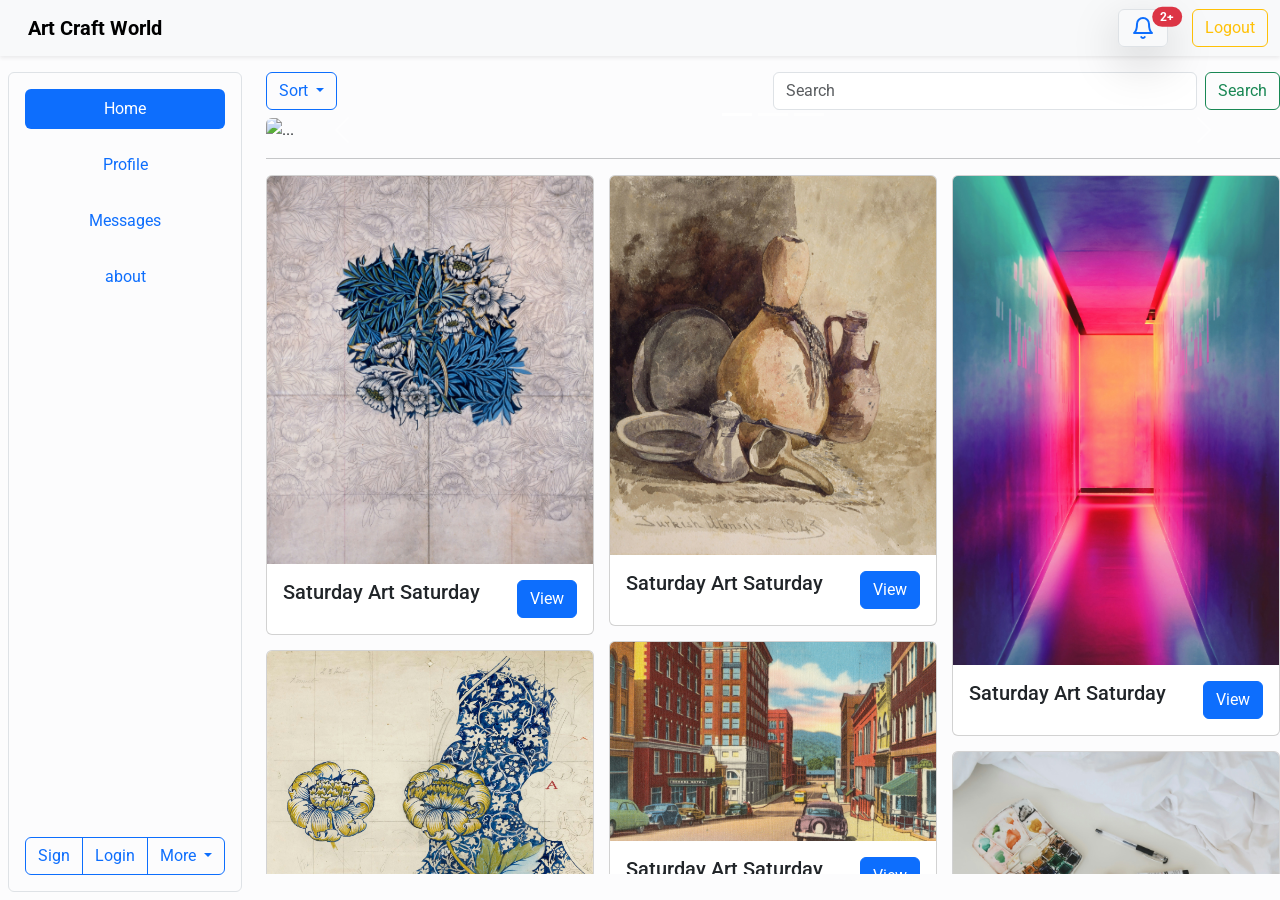
==== commit 4c0b0d6d: "chores" ====
--- a/index.html
+++ b/index.html
@@ -19,7 +19,10 @@
 	<body class="bg-light-subtle">
 		<nav class="navbar bg-body-tertiary shadow-sm mb-2">
 			<div class="container-fluid">
-				<a class="navbar-brand" style="font-weight: 500" href="#"
+				<a
+					class="navbar-brand"
+					style="font-weight: 500; margin-left: 1rem"
+					href="#"
 					><strong>Art Craft World</strong></a
 				>
 				<div class="button-wrapper d-flex gap-4">
@@ -74,7 +77,59 @@
 				></button>
 			</div>
 			<div class="offcanvas-body">
-				<ul class="w-100">
+				<ul class="w-100 overflow-y-show p-0">
+					<a
+						href="#"
+						class="list-group-item list-group-item-action border p-4 mt-2"
+					>
+						<div class="d-flex w-100 justify-content-between">
+							<h5 class="mb-1">List group item heading</h5>
+							<small class="text-body-secondary">3 days ago</small>
+						</div>
+						<p class="mb-1">Some placeholder content in a paragraph.</p>
+						<small class="text-body-secondary"
+							>And some muted small print.</small
+						>
+					</a>
+					<a
+						href="#"
+						class="list-group-item list-group-item-action border p-4 mt-2"
+					>
+						<div class="d-flex w-100 justify-content-between">
+							<h5 class="mb-1">List group item heading</h5>
+							<small class="text-body-secondary">3 days ago</small>
+						</div>
+						<p class="mb-1">Some placeholder content in a paragraph.</p>
+						<small class="text-body-secondary"
+							>And some muted small print.</small
+						>
+					</a>
+					<a
+						href="#"
+						class="list-group-item list-group-item-action border p-4 mt-2"
+					>
+						<div class="d-flex w-100 justify-content-between">
+							<h5 class="mb-1">List group item heading</h5>
+							<small class="text-body-secondary">3 days ago</small>
+						</div>
+						<p class="mb-1">Some placeholder content in a paragraph.</p>
+						<small class="text-body-secondary"
+							>And some muted small print.</small
+						>
+					</a>
+					<a
+						href="#"
+						class="list-group-item list-group-item-action border p-4 mt-2"
+					>
+						<div class="d-flex w-100 justify-content-between">
+							<h5 class="mb-1">List group item heading</h5>
+							<small class="text-body-secondary">3 days ago</small>
+						</div>
+						<p class="mb-1">Some placeholder content in a paragraph.</p>
+						<small class="text-body-secondary"
+							>And some muted small print.</small
+						>
+					</a>
 					<a
 						href="#"
 						class="list-group-item list-group-item-action border p-4 mt-2"
--- a/src/css/style.css
+++ b/src/css/style.css
@@ -33,8 +33,14 @@
 body main > div:nth-child(1) {
   flex-grow: 0;
   flex-shrink: 1;
-  padding: 2rem;
+  padding: 1rem;
   gap: 1rem;
+}
+@media (max-width: 720px) {
+  body main > div:nth-child(1) {
+    z-index: 999;
+    background-color: whitesmoke;
+  }
 }
 body main > div:nth-child(2) {
   flex-grow: 0;
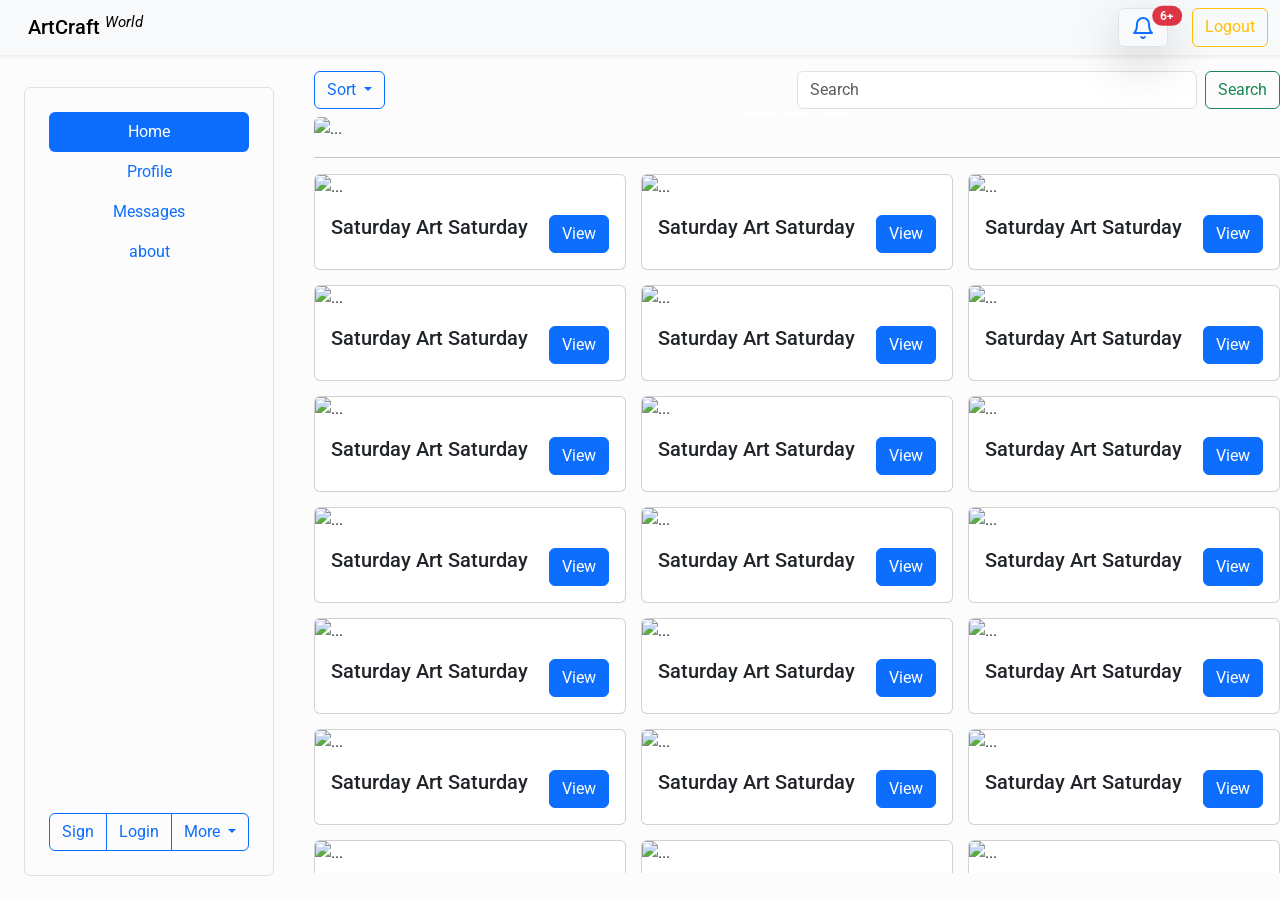
==== commit 15db72de: "update file path to absolute url and pushed code from temp file to home file" ====
--- a/index.html
+++ b/index.html
@@ -19,12 +19,41 @@
 	<body class="bg-light-subtle">
 		<nav class="navbar bg-body-tertiary shadow-sm mb-2">
 			<div class="container-fluid">
-				<a
-					class="navbar-brand"
-					style="font-weight: 500; margin-left: 1rem"
-					href="#"
-					><strong>Art Craft World</strong></a
-				>
+				<div class="nav-left-wrapper">
+					<button
+						class="btn btn-primary d-lg-none"
+						type="button"
+						data-bs-toggle="offcanvas"
+						data-bs-target="#offcanvasResponsive"
+						aria-controls="offcanvasResponsive"
+					>
+						<svg
+							xmlns="http://www.w3.org/2000/svg"
+							fill="none"
+							height="24"
+							viewBox="0 0 24 24"
+							width="24"
+						>
+							<g
+								stroke="#2a353d"
+								stroke-linecap="round"
+								stroke-linejoin="round"
+								stroke-width="1.5"
+							>
+								<path d="m4 5h16" />
+								<path d="m4 12h16" />
+								<path d="m4 19h16" />
+							</g>
+						</svg>
+					</button>
+
+					<a class="navbar-brand" href="#"
+						><strong style="font-weight: 500; margin-left: 1rem"
+							>ArtCraft </strong
+						><sup><i>World</i></sup></a
+					>
+				</div>
+
 				<div class="button-wrapper d-flex gap-4">
 					<button
 						class="btn btn-outline-primary border shadow-lg position-relative mr-4"
@@ -51,7 +80,7 @@
 						<span
 							class="position-absolute top-4 start-100 translate-middle badge rounded-pill bg-danger mt-2"
 						>
-							2+
+							6+
 							<span class="visually-hidden">2+ unread messages</span>
 						</span>
 					</button>
@@ -162,86 +191,114 @@
 
 		<main class="d-flex h-100">
 			<div
-				class="nav flex-column nav-pills border rounded m-2 text-white"
-				id="v-pills-tab"
-				role="tablist"
-				aria-orientation="vertical"
+				class="offcanvas-lg offcanvas-end"
+				tabindex="2"
+				id="offcanvasResponsive"
+				aria-labelledby="offcanvasResponsiveLabel"
 			>
-				<button
-					class="nav-link active"
-					id="v-pills-home-tab"
-					data-bs-toggle="pill"
-					data-bs-target="#v-pills-home"
-					type="button"
-					role="tab"
-					aria-controls="v-pills-home"
-					aria-selected="true"
-				>
-					Home
-				</button>
-				<button
-					class="nav-link"
-					id="v-pills-profile-tab"
-					data-bs-toggle="pill"
-					data-bs-target="#v-pills-profile"
-					type="button"
-					role="tab"
-					aria-controls="v-pills-profile"
-					aria-selected="false"
-				>
-					Profile
-				</button>
-				<button
-					class="nav-link"
-					id="v-pills-messages-tab"
-					data-bs-toggle="pill"
-					data-bs-target="#v-pills-messages"
-					type="button"
-					role="tab"
-					aria-controls="v-pills-messages"
-					aria-selected="false"
-				>
-					Messages
-				</button>
-				<button
-					class="nav-link"
-					id="v-pills-settings-tab"
-					data-bs-toggle="pill"
-					data-bs-target="#v-pills-about"
-					type="button"
-					role="tab"
-					aria-controls="v-pills-about"
-					aria-selected="false"
-				>
-					about
-				</button>
-				<div class="button-wrapper flex-grow-1"></div>
-				<div
-					class="btn-group"
-					role="group"
-					aria-label="Button group with nested dropdown"
-				>
-					<button type="button" class="btn btn-outline-primary">Sign</button>
-					<button type="button" class="btn btn-outline-primary">Login</button>
-
-					<div class="btn-group" role="group">
+				<div class="offcanvas-header">
+					<!-- <h5 class="offcanvas-title" id="offcanvasResponsiveLabel">
+						Responsive offcanvas
+					</h5> -->
+					<button
+						type="button"
+						class="btn-close"
+						data-bs-dismiss="offcanvas"
+						data-bs-target="#offcanvasResponsive"
+						aria-label="Close"
+					></button>
+				</div>
+				<div class="offcanvas-body h-100">
+					<div
+						class="nav flex-column nav-pills border rounded m-2 text-white p-4"
+						id="v-pills-tab"
+						role="tablist"
+						aria-orientation="vertical"
+					>
 						<button
+							class="nav-link active"
+							id="v-pills-home-tab"
+							data-bs-toggle="pill"
+							data-bs-target="#v-pills-home"
 							type="button"
-							class="btn btn-outline-primary dropdown-toggle"
-							data-bs-toggle="dropdown"
-							aria-expanded="false"
-						>
-							More
+							role="tab"
+							aria-controls="v-pills-home"
+							aria-selected="true"
+						>
+							Home
 						</button>
-						<ul class="dropdown-menu">
-							<li>
-								<a class="dropdown-item" href="#">Sign in with Google</a>
-							</li>
-							<li><a class="dropdown-item" href="#">Sign in with Google</a></li>
-						</ul>
+						<button
+							class="nav-link"
+							id="v-pills-profile-tab"
+							data-bs-toggle="pill"
+							data-bs-target="#v-pills-profile"
+							type="button"
+							role="tab"
+							aria-controls="v-pills-profile"
+							aria-selected="false"
+						>
+							Profile
+						</button>
+						<button
+							class="nav-link"
+							id="v-pills-messages-tab"
+							data-bs-toggle="pill"
+							data-bs-target="#v-pills-messages"
+							type="button"
+							role="tab"
+							aria-controls="v-pills-messages"
+							aria-selected="false"
+						>
+							Messages
+						</button>
+						<button
+							class="nav-link"
+							id="v-pills-settings-tab"
+							data-bs-toggle="pill"
+							data-bs-target="#v-pills-about"
+							type="button"
+							role="tab"
+							aria-controls="v-pills-about"
+							aria-selected="false"
+						>
+							about
+						</button>
+						<div class="button-wrapper flex-grow-1"></div>
+						<div
+							class="btn-group"
+							role="group"
+							aria-label="Button group with nested dropdown"
+						>
+							<button type="button" class="btn btn-outline-primary">
+								Sign
+							</button>
+							<button type="button" class="btn btn-outline-primary">
+								Login
+							</button>
+
+							<div class="btn-group" role="group">
+								<button
+									type="button"
+									class="btn btn-outline-primary dropdown-toggle"
+									data-bs-toggle="dropdown"
+									aria-expanded="false"
+								>
+									More
+								</button>
+								<ul class="dropdown-menu">
+									<li>
+										<a class="dropdown-item" href="#">Sign in with Google</a>
+									</li>
+									<li>
+										<a class="dropdown-item" href="#">Sign in with Google</a>
+									</li>
+								</ul>
+							</div>
+						</div>
 					</div>
 				</div>
 			</div>
+
 			<div class="tab-content" id="v-pills-tabContent">
 				<div
 					class="tab-pane fade show active"
@@ -369,46 +426,46 @@
 						<section class="card-wrapper">
 							<article class="card" style="width: 18rem">
 								<img
-									src="public/card_images/portrait_image01.jpg"
-									class="card-img-top"
-									alt="..."
-								/>
-								<div
-									class="card-body d-flex align-items-start justify-content-between"
-								>
-									<h5 class="card-title flex-grow-1">Saturday Art Saturday</h5>
-									<a href="#" class="btn btn-primary stretched-link">View</a>
-								</div>
-							</article>
-							<article class="card" style="width: 18rem">
-								<img
-									src="public/card_images/portrait_image02.jpg"
-									class="card-img-top"
-									alt="..."
-								/>
-								<div
-									class="card-body d-flex align-items-start justify-content-between"
-								>
-									<h5 class="card-title flex-grow-1">Saturday Art Saturday</h5>
-									<a href="#" class="btn btn-primary stretched-link">View</a>
-								</div>
-							</article>
-							<article class="card" style="width: 18rem">
-								<img
-									src="public/card_images/portrait_image03.jpg"
-									class="card-img-top"
-									alt="..."
-								/>
-								<div
-									class="card-body d-flex align-items-start justify-content-between"
-								>
-									<h5 class="card-title flex-grow-1">Saturday Art Saturday</h5>
-									<a href="#" class="btn btn-primary stretched-link">View</a>
-								</div>
-							</article>
-							<article class="card" style="width: 18rem">
-								<img
-									src="public/card_images/portrait_image04.jpg"
+									src="/card_images/portrait_image01.jpg"
+									class="card-img-top"
+									alt="..."
+								/>
+								<div
+									class="card-body d-flex align-items-start justify-content-between"
+								>
+									<h5 class="card-title flex-grow-1">Saturday Art Saturday</h5>
+									<a href="#" class="btn btn-primary stretched-link">View</a>
+								</div>
+							</article>
+							<article class="card" style="width: 18rem">
+								<img
+									src="/card_images/portrait_image02.jpg"
+									class="card-img-top"
+									alt="..."
+								/>
+								<div
+									class="card-body d-flex align-items-start justify-content-between"
+								>
+									<h5 class="card-title flex-grow-1">Saturday Art Saturday</h5>
+									<a href="#" class="btn btn-primary stretched-link">View</a>
+								</div>
+							</article>
+							<article class="card" style="width: 18rem">
+								<img
+									src="/card_images/portrait_image03.jpg"
+									class="card-img-top"
+									alt="..."
+								/>
+								<div
+									class="card-body d-flex align-items-start justify-content-between"
+								>
+									<h5 class="card-title flex-grow-1">Saturday Art Saturday</h5>
+									<a href="#" class="btn btn-primary stretched-link">View</a>
+								</div>
+							</article>
+							<article class="card" style="width: 18rem">
+								<img
+									src="/card_images/portrait_image04.jpg"
 									class="card-img-top"
 									alt="..."
 								/>
@@ -423,46 +480,46 @@
 						<section class="card-wrapper">
 							<article class="card" style="width: 18rem">
 								<img
-									src="public/card_images/portrait_image05.jpg"
-									class="card-img-top"
-									alt="..."
-								/>
-								<div
-									class="card-body d-flex align-items-start justify-content-between"
-								>
-									<h5 class="card-title flex-grow-1">Saturday Art Saturday</h5>
-									<a href="#" class="btn btn-primary stretched-link">View</a>
-								</div>
-							</article>
-							<article class="card" style="width: 18rem">
-								<img
-									src="public/card_images/portrait_image06.jpg"
-									class="card-img-top"
-									alt="..."
-								/>
-								<div
-									class="card-body d-flex align-items-start justify-content-between"
-								>
-									<h5 class="card-title flex-grow-1">Saturday Art Saturday</h5>
-									<a href="#" class="btn btn-primary stretched-link">View</a>
-								</div>
-							</article>
-							<article class="card" style="width: 18rem">
-								<img
-									src="public/card_images/portrait_image07.jpg"
-									class="card-img-top"
-									alt="..."
-								/>
-								<div
-									class="card-body d-flex align-items-start justify-content-between"
-								>
-									<h5 class="card-title flex-grow-1">Saturday Art Saturday</h5>
-									<a href="#" class="btn btn-primary stretched-link">View</a>
-								</div>
-							</article>
-							<article class="card" style="width: 18rem">
-								<img
-									src="public/card_images/portrait_image08.jpg"
+									src="/card_images/portrait_image05.jpg"
+									class="card-img-top"
+									alt="..."
+								/>
+								<div
+									class="card-body d-flex align-items-start justify-content-between"
+								>
+									<h5 class="card-title flex-grow-1">Saturday Art Saturday</h5>
+									<a href="#" class="btn btn-primary stretched-link">View</a>
+								</div>
+							</article>
+							<article class="card" style="width: 18rem">
+								<img
+									src="/card_images/portrait_image06.jpg"
+									class="card-img-top"
+									alt="..."
+								/>
+								<div
+									class="card-body d-flex align-items-start justify-content-between"
+								>
+									<h5 class="card-title flex-grow-1">Saturday Art Saturday</h5>
+									<a href="#" class="btn btn-primary stretched-link">View</a>
+								</div>
+							</article>
+							<article class="card" style="width: 18rem">
+								<img
+									src="/card_images/portrait_image07.jpg"
+									class="card-img-top"
+									alt="..."
+								/>
+								<div
+									class="card-body d-flex align-items-start justify-content-between"
+								>
+									<h5 class="card-title flex-grow-1">Saturday Art Saturday</h5>
+									<a href="#" class="btn btn-primary stretched-link">View</a>
+								</div>
+							</article>
+							<article class="card" style="width: 18rem">
+								<img
+									src="/card_images/portrait_image08.jpg"
 									class="card-img-top"
 									alt="..."
 								/>
@@ -477,46 +534,46 @@
 						<section class="card-wrapper">
 							<article class="card" style="width: 18rem">
 								<img
-									src="public/card_images/portrait_image09.jpg"
-									class="card-img-top"
-									alt="..."
-								/>
-								<div
-									class="card-body d-flex align-items-start justify-content-between"
-								>
-									<h5 class="card-title flex-grow-1">Saturday Art Saturday</h5>
-									<a href="#" class="btn btn-primary stretched-link">View</a>
-								</div>
-							</article>
-							<article class="card" style="width: 18rem">
-								<img
-									src="public/card_images/portrait_image10.jpg"
-									class="card-img-top"
-									alt="..."
-								/>
-								<div
-									class="card-body d-flex align-items-start justify-content-between"
-								>
-									<h5 class="card-title flex-grow-1">Saturday Art Saturday</h5>
-									<a href="#" class="btn btn-primary stretched-link">View</a>
-								</div>
-							</article>
-							<article class="card" style="width: 18rem">
-								<img
-									src="public/card_images/portrait_image11.jpg"
-									class="card-img-top"
-									alt="..."
-								/>
-								<div
-									class="card-body d-flex align-items-start justify-content-between"
-								>
-									<h5 class="card-title flex-grow-1">Saturday Art Saturday</h5>
-									<a href="#" class="btn btn-primary stretched-link">View</a>
-								</div>
-							</article>
-							<article class="card" style="width: 18rem">
-								<img
-									src="public/card_images/portrait_image12.jpg"
+									src="/card_images/portrait_image09.jpg"
+									class="card-img-top"
+									alt="..."
+								/>
+								<div
+									class="card-body d-flex align-items-start justify-content-between"
+								>
+									<h5 class="card-title flex-grow-1">Saturday Art Saturday</h5>
+									<a href="#" class="btn btn-primary stretched-link">View</a>
+								</div>
+							</article>
+							<article class="card" style="width: 18rem">
+								<img
+									src="/card_images/portrait_image10.jpg"
+									class="card-img-top"
+									alt="..."
+								/>
+								<div
+									class="card-body d-flex align-items-start justify-content-between"
+								>
+									<h5 class="card-title flex-grow-1">Saturday Art Saturday</h5>
+									<a href="#" class="btn btn-primary stretched-link">View</a>
+								</div>
+							</article>
+							<article class="card" style="width: 18rem">
+								<img
+									src="/card_images/portrait_image11.jpg"
+									class="card-img-top"
+									alt="..."
+								/>
+								<div
+									class="card-body d-flex align-items-start justify-content-between"
+								>
+									<h5 class="card-title flex-grow-1">Saturday Art Saturday</h5>
+									<a href="#" class="btn btn-primary stretched-link">View</a>
+								</div>
+							</article>
+							<article class="card" style="width: 18rem">
+								<img
+									src="/card_images/portrait_image12.jpg"
 									class="card-img-top"
 									alt="..."
 								/>
@@ -531,46 +588,46 @@
 						<section class="card-wrapper">
 							<article class="card" style="width: 18rem">
 								<img
-									src="public/card_images/portrait_image13.jpg"
-									class="card-img-top"
-									alt="..."
-								/>
-								<div
-									class="card-body d-flex align-items-start justify-content-between"
-								>
-									<h5 class="card-title flex-grow-1">Saturday Art Saturday</h5>
-									<a href="#" class="btn btn-primary stretched-link">View</a>
-								</div>
-							</article>
-							<article class="card" style="width: 18rem">
-								<img
-									src="public/card_images/portrait_image14.jpg"
-									class="card-img-top"
-									alt="..."
-								/>
-								<div
-									class="card-body d-flex align-items-start justify-content-between"
-								>
-									<h5 class="card-title flex-grow-1">Saturday Art Saturday</h5>
-									<a href="#" class="btn btn-primary stretched-link">View</a>
-								</div>
-							</article>
-							<article class="card" style="width: 18rem">
-								<img
-									src="public/card_images/portrait_image15.jpg"
-									class="card-img-top"
-									alt="..."
-								/>
-								<div
-									class="card-body d-flex align-items-start justify-content-between"
-								>
-									<h5 class="card-title flex-grow-1">Saturday Art Saturday</h5>
-									<a href="#" class="btn btn-primary stretched-link">View</a>
-								</div>
-							</article>
-							<article class="card" style="width: 18rem">
-								<img
-									src="public/card_images/portrait_image16.jpg"
+									src="/card_images/portrait_image13.jpg"
+									class="card-img-top"
+									alt="..."
+								/>
+								<div
+									class="card-body d-flex align-items-start justify-content-between"
+								>
+									<h5 class="card-title flex-grow-1">Saturday Art Saturday</h5>
+									<a href="#" class="btn btn-primary stretched-link">View</a>
+								</div>
+							</article>
+							<article class="card" style="width: 18rem">
+								<img
+									src="/card_images/portrait_image14.jpg"
+									class="card-img-top"
+									alt="..."
+								/>
+								<div
+									class="card-body d-flex align-items-start justify-content-between"
+								>
+									<h5 class="card-title flex-grow-1">Saturday Art Saturday</h5>
+									<a href="#" class="btn btn-primary stretched-link">View</a>
+								</div>
+							</article>
+							<article class="card" style="width: 18rem">
+								<img
+									src="/card_images/portrait_image15.jpg"
+									class="card-img-top"
+									alt="..."
+								/>
+								<div
+									class="card-body d-flex align-items-start justify-content-between"
+								>
+									<h5 class="card-title flex-grow-1">Saturday Art Saturday</h5>
+									<a href="#" class="btn btn-primary stretched-link">View</a>
+								</div>
+							</article>
+							<article class="card" style="width: 18rem">
+								<img
+									src="/card_images/portrait_image16.jpg"
 									class="card-img-top"
 									alt="..."
 								/>
@@ -585,46 +642,46 @@
 						<section class="card-wrapper">
 							<article class="card" style="width: 18rem">
 								<img
-									src="public/card_images/portrait_image17.jpg"
-									class="card-img-top"
-									alt="..."
-								/>
-								<div
-									class="card-body d-flex align-items-start justify-content-between"
-								>
-									<h5 class="card-title flex-grow-1">Saturday Art Saturday</h5>
-									<a href="#" class="btn btn-primary stretched-link">View</a>
-								</div>
-							</article>
-							<article class="card" style="width: 18rem">
-								<img
-									src="public/card_images/portrait_image18.jpg"
-									class="card-img-top"
-									alt="..."
-								/>
-								<div
-									class="card-body d-flex align-items-start justify-content-between"
-								>
-									<h5 class="card-title flex-grow-1">Saturday Art Saturday</h5>
-									<a href="#" class="btn btn-primary stretched-link">View</a>
-								</div>
-							</article>
-							<article class="card" style="width: 18rem">
-								<img
-									src="public/card_images/portrait_image19.jpg"
-									class="card-img-top"
-									alt="..."
-								/>
-								<div
-									class="card-body d-flex align-items-start justify-content-between"
-								>
-									<h5 class="card-title flex-grow-1">Saturday Art Saturday</h5>
-									<a href="#" class="btn btn-primary stretched-link">View</a>
-								</div>
-							</article>
-							<article class="card" style="width: 18rem">
-								<img
-									src="public/card_images/portrait_image20.jpg"
+									src="/card_images/portrait_image17.jpg"
+									class="card-img-top"
+									alt="..."
+								/>
+								<div
+									class="card-body d-flex align-items-start justify-content-between"
+								>
+									<h5 class="card-title flex-grow-1">Saturday Art Saturday</h5>
+									<a href="#" class="btn btn-primary stretched-link">View</a>
+								</div>
+							</article>
+							<article class="card" style="width: 18rem">
+								<img
+									src="/card_images/portrait_image18.jpg"
+									class="card-img-top"
+									alt="..."
+								/>
+								<div
+									class="card-body d-flex align-items-start justify-content-between"
+								>
+									<h5 class="card-title flex-grow-1">Saturday Art Saturday</h5>
+									<a href="#" class="btn btn-primary stretched-link">View</a>
+								</div>
+							</article>
+							<article class="card" style="width: 18rem">
+								<img
+									src="/card_images/portrait_image19.jpg"
+									class="card-img-top"
+									alt="..."
+								/>
+								<div
+									class="card-body d-flex align-items-start justify-content-between"
+								>
+									<h5 class="card-title flex-grow-1">Saturday Art Saturday</h5>
+									<a href="#" class="btn btn-primary stretched-link">View</a>
+								</div>
+							</article>
+							<article class="card" style="width: 18rem">
+								<img
+									src="/card_images/portrait_image20.jpg"
 									class="card-img-top"
 									alt="..."
 								/>
@@ -639,46 +696,46 @@
 						<section class="card-wrapper">
 							<article class="card" style="width: 18rem">
 								<img
-									src="public/card_images/portrait_image21.jpg"
-									class="card-img-top"
-									alt="..."
-								/>
-								<div
-									class="card-body d-flex align-items-start justify-content-between"
-								>
-									<h5 class="card-title flex-grow-1">Saturday Art Saturday</h5>
-									<a href="#" class="btn btn-primary stretched-link">View</a>
-								</div>
-							</article>
-							<article class="card" style="width: 18rem">
-								<img
-									src="public/card_images/portrait_image22.jpg"
-									class="card-img-top"
-									alt="..."
-								/>
-								<div
-									class="card-body d-flex align-items-start justify-content-between"
-								>
-									<h5 class="card-title flex-grow-1">Saturday Art Saturday</h5>
-									<a href="#" class="btn btn-primary stretched-link">View</a>
-								</div>
-							</article>
-							<article class="card" style="width: 18rem">
-								<img
-									src="public/card_images/portrait_image23.jpg"
-									class="card-img-top"
-									alt="..."
-								/>
-								<div
-									class="card-body d-flex align-items-start justify-content-between"
-								>
-									<h5 class="card-title flex-grow-1">Saturday Art Saturday</h5>
-									<a href="#" class="btn btn-primary stretched-link">View</a>
-								</div>
-							</article>
-							<article class="card" style="width: 18rem">
-								<img
-									src="public/card_images/portrait_image24.jpg"
+									src="/card_images/portrait_image21.jpg"
+									class="card-img-top"
+									alt="..."
+								/>
+								<div
+									class="card-body d-flex align-items-start justify-content-between"
+								>
+									<h5 class="card-title flex-grow-1">Saturday Art Saturday</h5>
+									<a href="#" class="btn btn-primary stretched-link">View</a>
+								</div>
+							</article>
+							<article class="card" style="width: 18rem">
+								<img
+									src="/card_images/portrait_image22.jpg"
+									class="card-img-top"
+									alt="..."
+								/>
+								<div
+									class="card-body d-flex align-items-start justify-content-between"
+								>
+									<h5 class="card-title flex-grow-1">Saturday Art Saturday</h5>
+									<a href="#" class="btn btn-primary stretched-link">View</a>
+								</div>
+							</article>
+							<article class="card" style="width: 18rem">
+								<img
+									src="/card_images/portrait_image23.jpg"
+									class="card-img-top"
+									alt="..."
+								/>
+								<div
+									class="card-body d-flex align-items-start justify-content-between"
+								>
+									<h5 class="card-title flex-grow-1">Saturday Art Saturday</h5>
+									<a href="#" class="btn btn-primary stretched-link">View</a>
+								</div>
+							</article>
+							<article class="card" style="width: 18rem">
+								<img
+									src="/card_images/portrait_image24.jpg"
 									class="card-img-top"
 									alt="..."
 								/>
@@ -696,17 +753,18 @@
 						Your Reach End of The Posts
 					</center>
 				</div>
+
 				<div
-					class="tab-pane fade h-100"
+					class="tab-pane fade bg-primary-danger"
 					id="v-pills-profile"
 					role="tabpanel"
 					aria-labelledby="v-pills-profile-tab"
 					tabindex="2"
 				>
-					<div
-						class="profile-wrapper d-flex align-items-center justify-content-center h-100"
-					>
-						<div class="profile-card d-flex bg-white shadow-sm">
+					<div class="profile-wrapper flex-shrink-0 bg-danger mt-4">
+						<div
+							class="profile-card d-flex bg-white shadow-sm flex-wrap align-items-center justify-content-center"
+						>
 							<img src="/artist.jpg" alt="" />
 							<form
 								action="#"
@@ -718,6 +776,7 @@
 								>
 									<img src="/artist_icon.jpg" alt="" class="rounded-circle" />
 									<div>
+										`
 										<div class="input-group">
 											<input
 												type="file"
--- a/src/css/style.css
+++ b/src/css/style.css
@@ -38,7 +38,6 @@
 }
 @media (max-width: 720px) {
   body main > div:nth-child(1) {
-    z-index: 999;
     background-color: whitesmoke;
   }
 }
--- a/src/css/profile.css
+++ b/src/css/profile.css
@@ -1,9 +1,30 @@
-.profile-wrapper img {
+@media (max-width: 640px) {
+  .profile-wrapper .profile-card > img {
+    z-index: 1;
+  }
+  .profile-wrapper .profile-card > form {
+    transform: translateY(-250px);
+    z-index: 2;
+    background-color: whitesmoke;
+    border-radius: 5px;
+  }
+  .profile-wrapper .profile-card .profile-card {
+    gap: 2rem;
+    max-width: 300px;
+  }
+}
+.profile-wrapper .profile-card > img {
   max-width: 300px;
   height: 400px;
   object-fit: cover;
 }
-.profile-line-card img {
+@media (max-width: 640px) {
+  .profile-wrapper .profile-card {
+    gap: 2rem;
+  }
+}
+
+.profile-line-card > img {
   width: 50px;
   height: 50px;
 }
